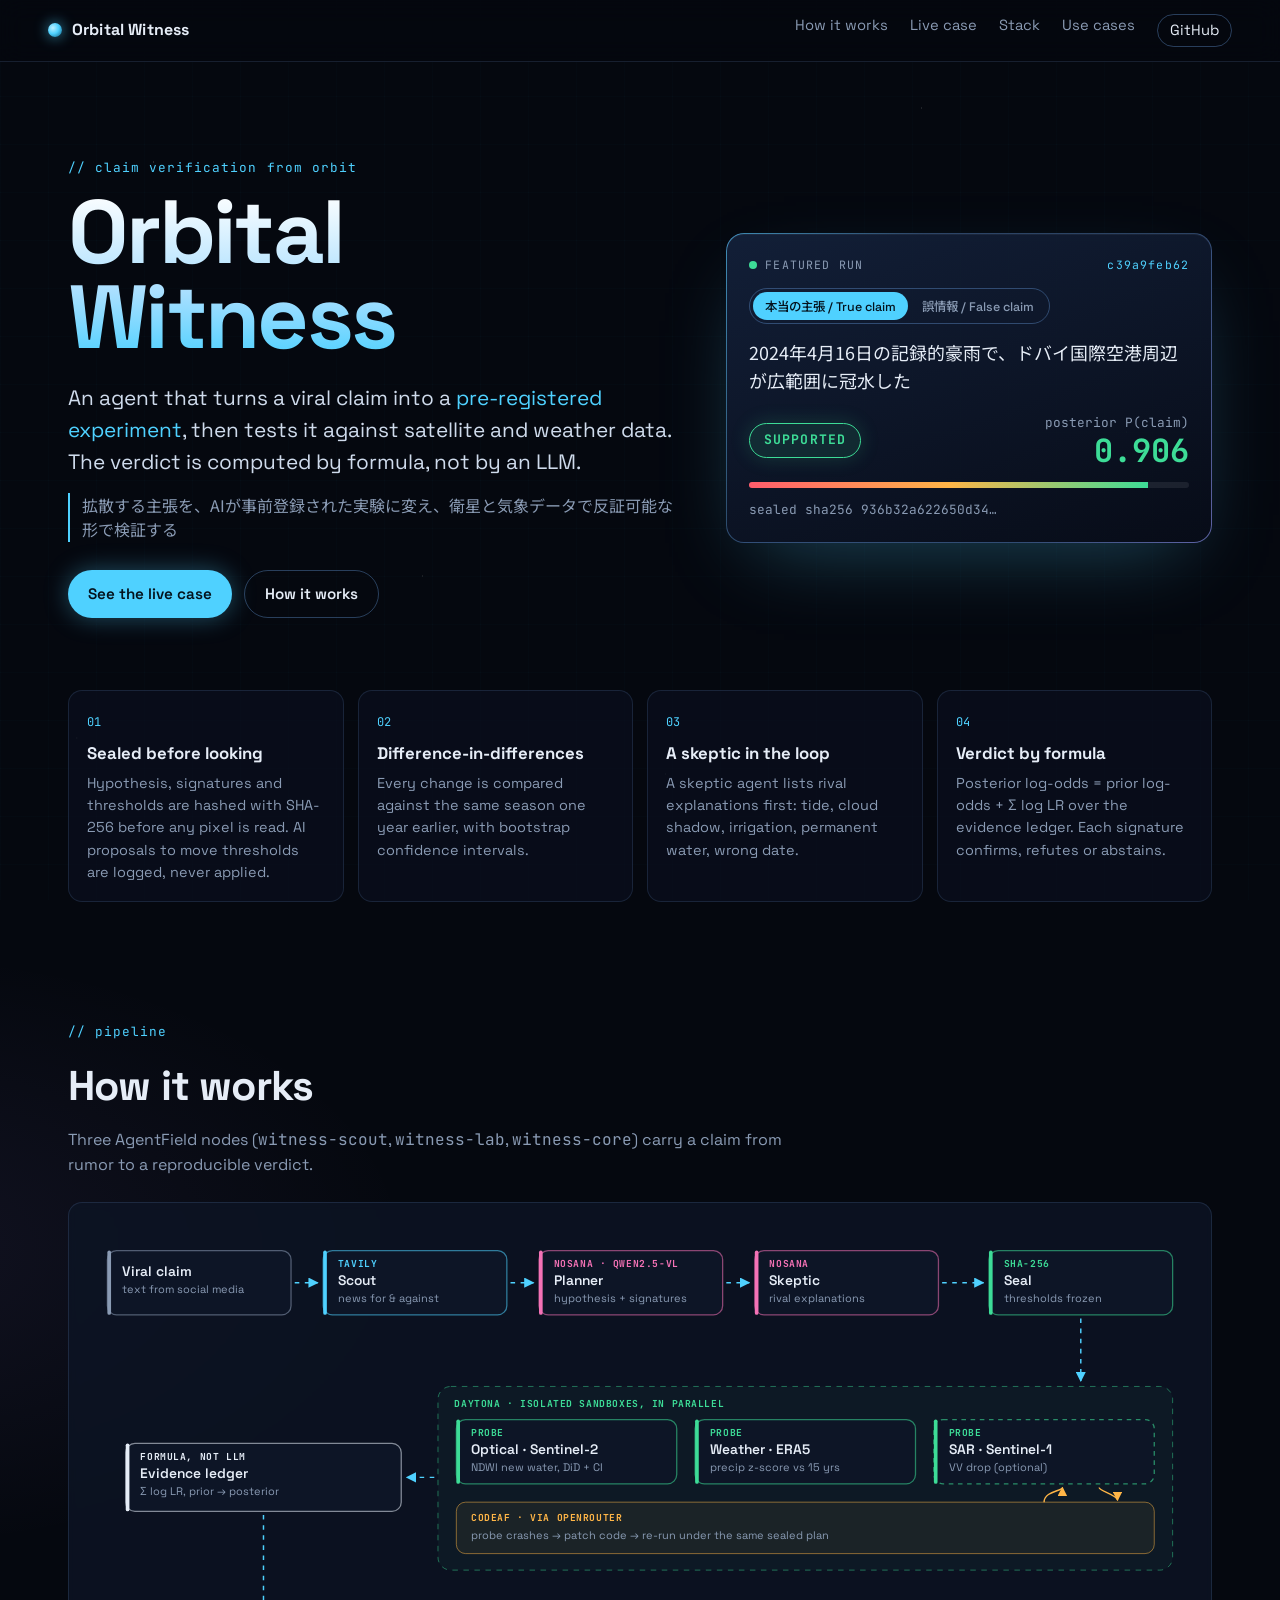
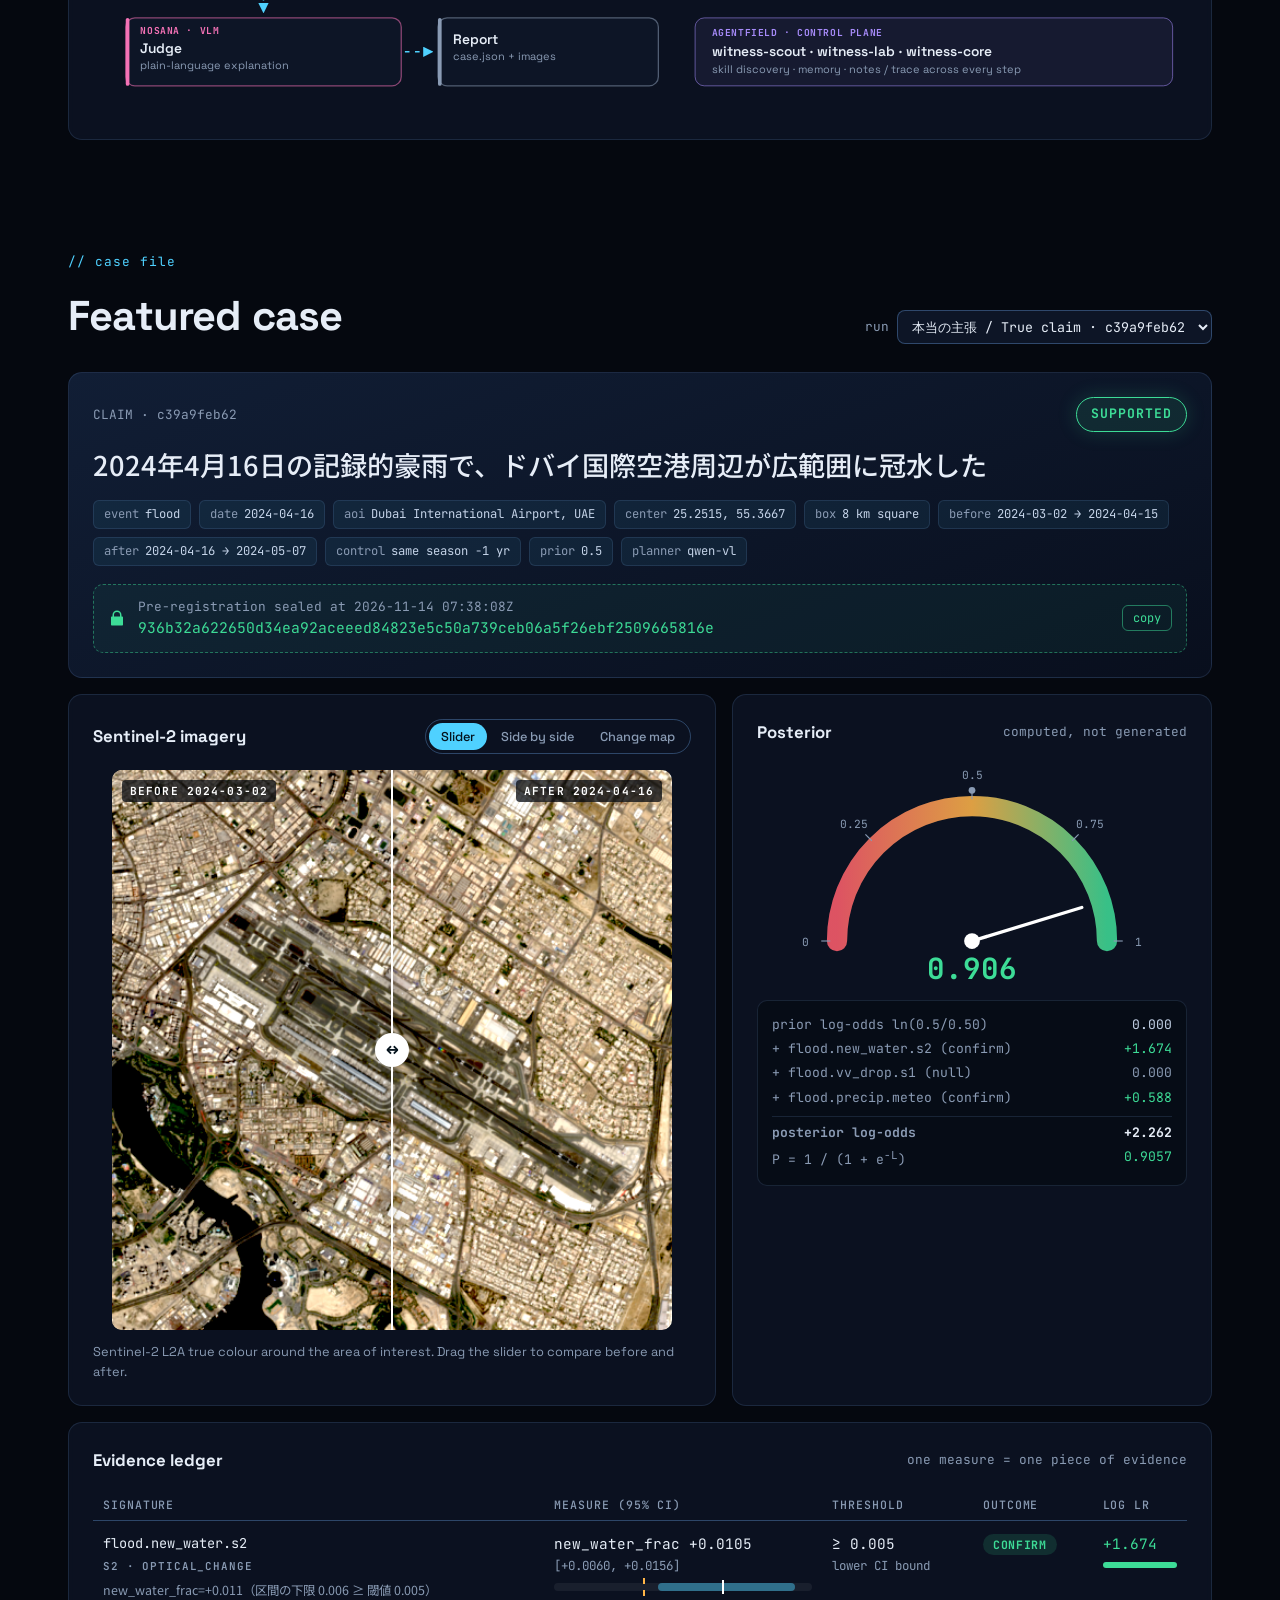
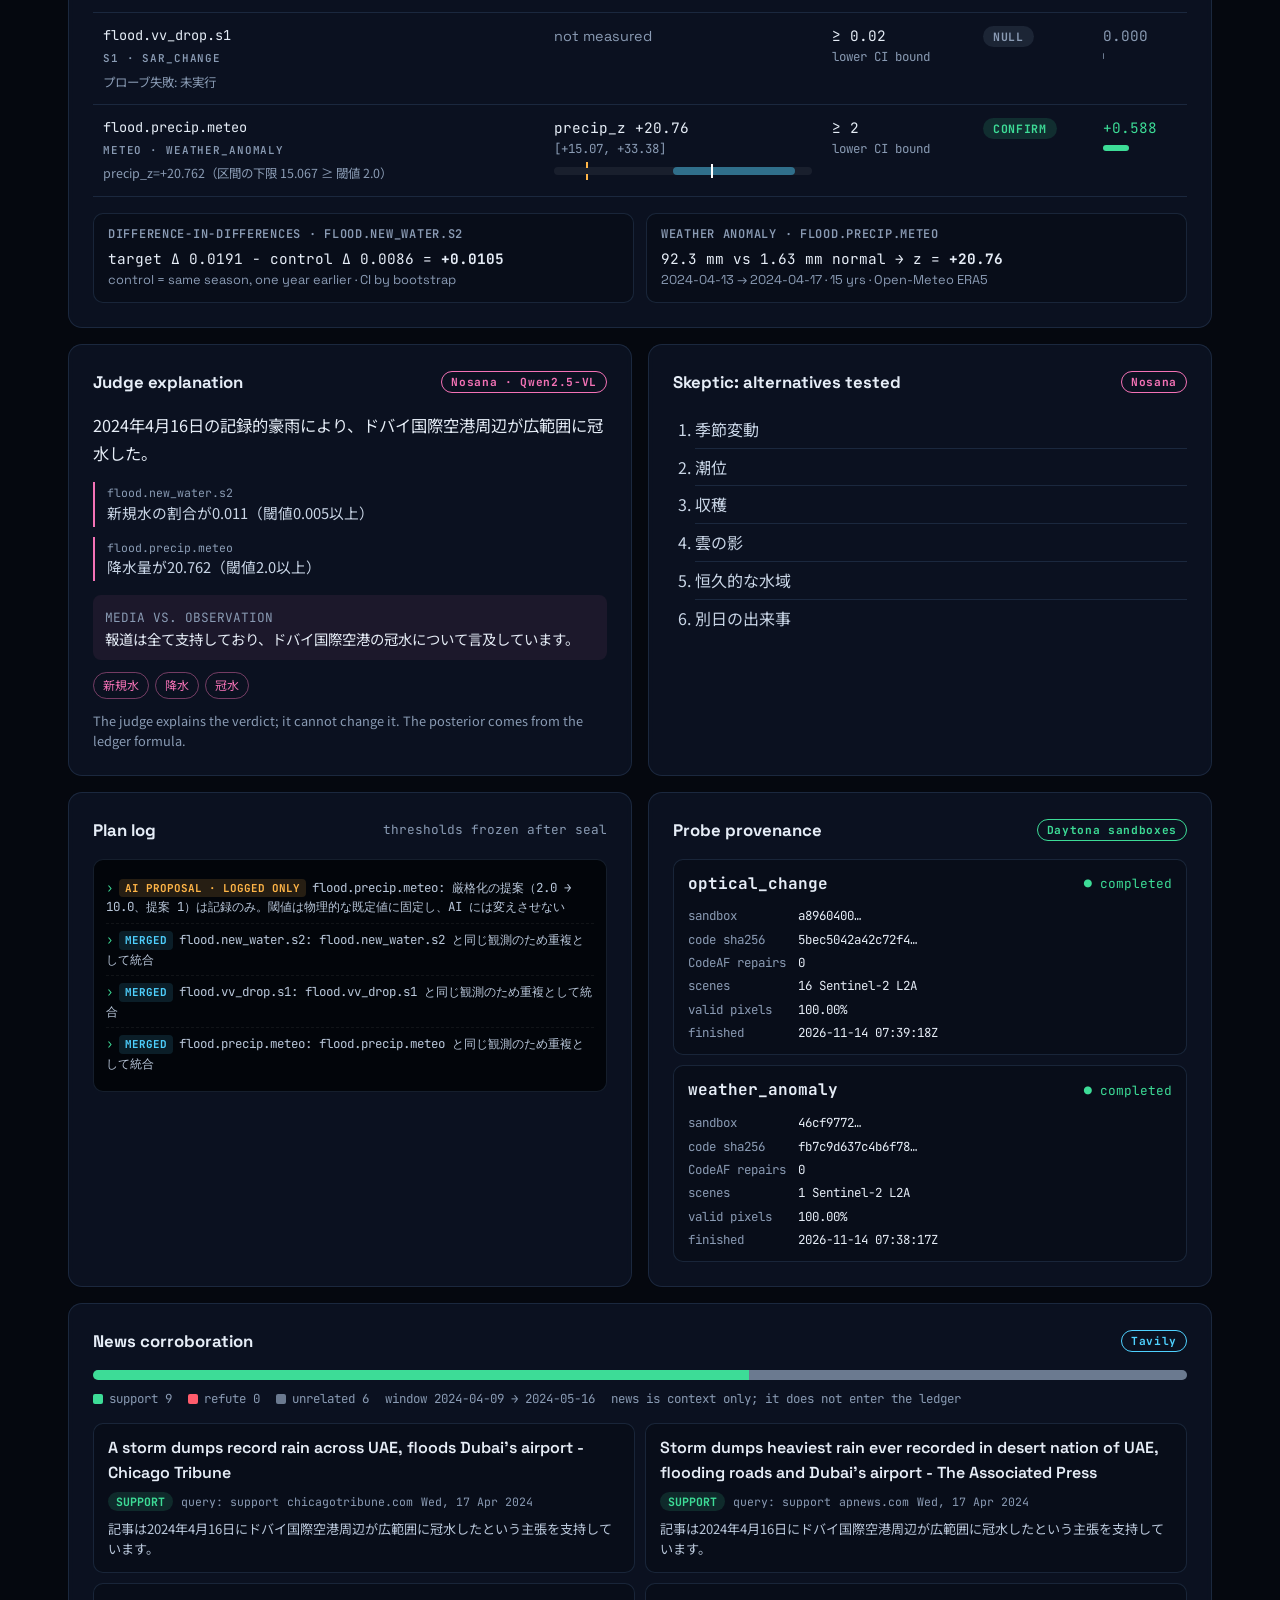
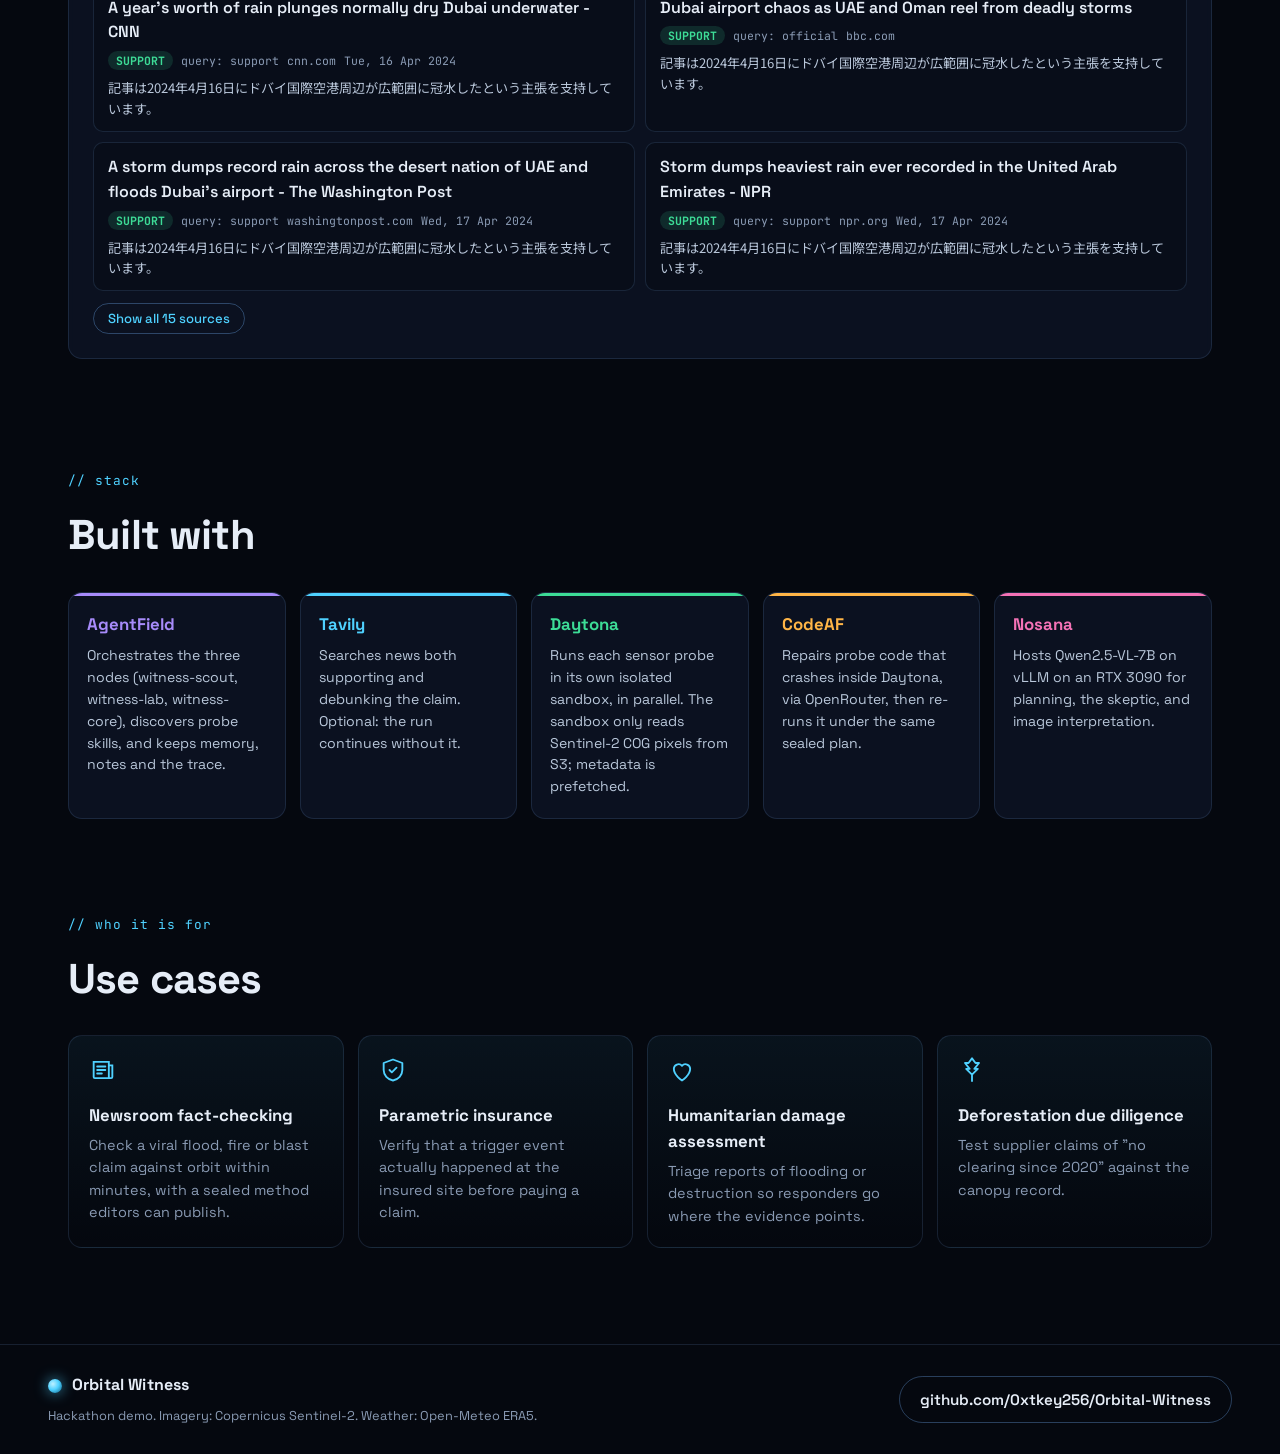
==== web/index.html @ 344adf43 "Add static demo site (web/) and run exporter for Vercel" ====
<!doctype html>
<html lang="en">
<head>
<meta charset="utf-8">
<meta name="viewport" content="width=device-width, initial-scale=1">
<title>Orbital Witness</title>
<meta name="description" content="Orbital Witness turns a viral claim into a pre-registered experiment and tests it against satellite and weather data. The verdict is computed by formula, not by an LLM.">
<meta name="theme-color" content="#05080f">
<link rel="icon" href="data:image/svg+xml,%3Csvg xmlns='http://www.w3.org/2000/svg' viewBox='0 0 32 32'%3E%3Ccircle cx='16' cy='16' r='6' fill='%234fd1ff'/%3E%3Cellipse cx='16' cy='16' rx='14' ry='5' fill='none' stroke='%234fd1ff' stroke-width='2' transform='rotate(-25 16 16)'/%3E%3C/svg%3E">
<link rel="preconnect" href="https://fonts.googleapis.com">
<link rel="preconnect" href="https://fonts.gstatic.com" crossorigin>
<link href="https://fonts.googleapis.com/css2?family=JetBrains+Mono:wght@400;500;700&family=Noto+Sans+JP:wght@400;500;700&family=Space+Grotesk:wght@400;500;600;700&display=swap" rel="stylesheet">
<link rel="stylesheet" href="css/style.css">
</head>
<body>
<div class="stars" aria-hidden="true"></div>

<header class="topbar">
  <a class="brand" href="#top"><span class="brand-orb" aria-hidden="true"></span>Orbital Witness</a>
  <nav class="nav">
    <a href="#how">How it works</a>
    <a href="#case">Live case</a>
    <a href="#sponsors">Stack</a>
    <a href="#uses">Use cases</a>
    <a class="nav-gh" href="https://github.com/0xtkey256/Orbital-Witness" target="_blank" rel="noopener noreferrer">GitHub</a>
  </nav>
</header>

<main id="top">
  <!-- HERO -->
  <section class="hero">
    <div class="hero-grid">
      <div class="hero-copy">
        <p class="eyebrow mono">// claim verification from orbit</p>
        <h1>Orbital<br>Witness</h1>
        <p class="pitch">An agent that turns a viral claim into a <em>pre-registered experiment</em>, then tests it against satellite and weather data. The verdict is computed by formula, not by an LLM.</p>
        <p class="pitch-jp" lang="ja">拡散する主張を、AIが事前登録された実験に変え、衛星と気象データで反証可能な形で検証する</p>
        <div class="hero-ctas">
          <a class="btn btn-primary" href="#case">See the live case</a>
          <a class="btn btn-ghost" href="#how">How it works</a>
        </div>
      </div>
      <aside class="hero-card" id="hero-card" aria-live="polite">
        <div class="hc-head mono"><span class="dot pulse"></span> FEATURED RUN <span id="hc-run" class="hc-run"></span></div>
        <p class="hc-claim" lang="ja" id="hc-claim">Loading run…</p>
        <div class="hc-verdict">
          <span class="badge" id="hc-badge">—</span>
          <div class="hc-post">
            <span class="mono small muted">posterior P(claim)</span>
            <strong id="hc-posterior" class="mono">—</strong>
          </div>
        </div>
        <div class="hc-bar"><span id="hc-bar-fill"></span></div>
        <p class="mono small muted hc-seal">sealed sha256 <span id="hc-sha">—</span></p>
      </aside>
    </div>
    <div class="hero-pillars">
      <div class="pillar"><span class="pn mono">01</span><h3>Sealed before looking</h3><p>Hypothesis, signatures and thresholds are hashed with SHA-256 before any pixel is read. AI proposals to move thresholds are logged, never applied.</p></div>
      <div class="pillar"><span class="pn mono">02</span><h3>Difference-in-differences</h3><p>Every change is compared against the same season one year earlier, with bootstrap confidence intervals.</p></div>
      <div class="pillar"><span class="pn mono">03</span><h3>A skeptic in the loop</h3><p>A skeptic agent lists rival explanations first: tide, cloud shadow, irrigation, permanent water, wrong date.</p></div>
      <div class="pillar"><span class="pn mono">04</span><h3>Verdict by formula</h3><p>Posterior log-odds = prior log-odds + &Sigma; log LR over the evidence ledger. Each signature confirms, refutes or abstains.</p></div>
    </div>
  </section>

  <!-- HOW IT WORKS -->
  <section class="section" id="how">
    <div class="section-head">
      <p class="eyebrow mono">// pipeline</p>
      <h2>How it works</h2>
      <p class="lede">Three AgentField nodes (<span class="mono">witness-scout</span>, <span class="mono">witness-lab</span>, <span class="mono">witness-core</span>) carry a claim from rumor to a reproducible verdict.</p>
    </div>
    <div class="diagram panel">
      <div id="pipeline-wide" class="pipe pipe-wide"></div>
      <div id="pipeline-tall" class="pipe pipe-tall"></div>
    </div>
  </section>

  <!-- FEATURED CASE -->
  <section class="section" id="case">
    <div class="section-head">
      <p class="eyebrow mono">// case file</p>
      <h2>Featured case</h2>
      <div class="run-select-wrap" id="run-select-wrap" hidden>
        <label for="run-select" class="mono small muted">run</label>
        <select id="run-select"></select>
      </div>
    </div>

    <div id="case-error" class="panel error" hidden></div>

    <div id="case-body">
      <div class="panel claim-panel">
        <div class="claim-top">
          <span class="mono small muted">CLAIM · <span id="c-run"></span></span>
          <span class="badge" id="c-badge">—</span>
        </div>
        <p class="claim-text" lang="ja" id="c-claim"></p>
        <div class="chips" id="c-meta"></div>
        <div class="seal">
          <svg viewBox="0 0 24 24" width="18" height="18" aria-hidden="true"><path d="M6 10V8a6 6 0 1 1 12 0v2h1a1 1 0 0 1 1 1v10a1 1 0 0 1-1 1H5a1 1 0 0 1-1-1V11a1 1 0 0 1 1-1h1zm2 0h8V8a4 4 0 1 0-8 0v2z" fill="currentColor"/></svg>
          <div>
            <div class="mono small muted">Pre-registration sealed <span id="c-sealed-at"></span></div>
            <code class="sha" id="c-sha" title=""></code>
          </div>
          <button class="copy mono" id="c-copy" type="button">copy</button>
        </div>
      </div>

      <div class="case-grid">
        <div class="panel imagery">
          <div class="panel-head">
            <h3>Sentinel-2 imagery</h3>
            <div class="seg" role="tablist" id="img-mode">
              <button type="button" data-mode="slider" class="on">Slider</button>
              <button type="button" data-mode="side">Side by side</button>
              <button type="button" data-mode="change">Change map</button>
            </div>
          </div>
          <div id="img-stage"></div>
          <p class="small muted img-note" id="img-note"></p>
        </div>

        <div class="panel gauge-panel">
          <div class="panel-head"><h3>Posterior</h3><span class="mono small muted">computed, not generated</span></div>
          <div id="gauge"></div>
          <div class="formula mono" id="formula"></div>
        </div>
      </div>

      <div class="panel">
        <div class="panel-head"><h3>Evidence ledger</h3><span class="mono small muted">one measure = one piece of evidence</span></div>
        <div class="table-wrap">
          <table class="ledger" id="ledger">
            <thead><tr><th>Signature</th><th>Measure (95% CI)</th><th>Threshold</th><th>Outcome</th><th>log LR</th></tr></thead>
            <tbody></tbody>
          </table>
        </div>
        <div class="did" id="did"></div>
      </div>

      <div class="two-col">
        <div class="panel">
          <div class="panel-head"><h3>Judge explanation</h3><span class="tag tag-nosana">Nosana · Qwen2.5-VL</span></div>
          <div id="explain" lang="ja"></div>
        </div>
        <div class="panel">
          <div class="panel-head"><h3>Skeptic: alternatives tested</h3><span class="tag tag-nosana">Nosana</span></div>
          <ol class="alts" id="alts" lang="ja"></ol>
        </div>
      </div>

      <div class="two-col">
        <div class="panel">
          <div class="panel-head"><h3>Plan log</h3><span class="mono small muted">thresholds frozen after seal</span></div>
          <ul class="planlog mono" id="planlog" lang="ja"></ul>
        </div>
        <div class="panel">
          <div class="panel-head"><h3>Probe provenance</h3><span class="tag tag-daytona">Daytona sandboxes</span></div>
          <div id="probes"></div>
        </div>
      </div>

      <div class="panel" id="news-panel">
        <div class="panel-head"><h3>News corroboration</h3><span class="tag tag-tavily">Tavily</span></div>
        <div id="stance"></div>
        <ul class="news" id="news"></ul>
      </div>
    </div>
  </section>

  <!-- SPONSORS -->
  <section class="section" id="sponsors">
    <div class="section-head">
      <p class="eyebrow mono">// stack</p>
      <h2>Built with</h2>
    </div>
    <div class="sponsors">
      <article class="sponsor s-agentfield"><span class="s-name">AgentField</span><p>Orchestrates the three nodes (witness-scout, witness-lab, witness-core), discovers probe skills, and keeps memory, notes and the trace.</p></article>
      <article class="sponsor s-tavily"><span class="s-name">Tavily</span><p>Searches news both supporting and debunking the claim. Optional: the run continues without it.</p></article>
      <article class="sponsor s-daytona"><span class="s-name">Daytona</span><p>Runs each sensor probe in its own isolated sandbox, in parallel. The sandbox only reads Sentinel-2 COG pixels from S3; metadata is prefetched.</p></article>
      <article class="sponsor s-codeaf"><span class="s-name">CodeAF</span><p>Repairs probe code that crashes inside Daytona, via OpenRouter, then re-runs it under the same sealed plan.</p></article>
      <article class="sponsor s-nosana"><span class="s-name">Nosana</span><p>Hosts Qwen2.5-VL-7B on vLLM on an RTX 3090 for planning, the skeptic, and image interpretation.</p></article>
    </div>
  </section>

  <!-- USE CASES -->
  <section class="section" id="uses">
    <div class="section-head">
      <p class="eyebrow mono">// who it is for</p>
      <h2>Use cases</h2>
    </div>
    <div class="uses">
      <div class="use"><svg viewBox="0 0 24 24" aria-hidden="true"><path d="M4 5h13v14H5a1 1 0 0 1-1-1V5zm13 3h3v10a1 1 0 0 1-1 1h-2M7 9h7M7 12h7M7 15h4" fill="none" stroke="currentColor" stroke-width="1.6" stroke-linecap="round"/></svg><h3>Newsroom fact-checking</h3><p>Check a viral flood, fire or blast claim against orbit within minutes, with a sealed method editors can publish.</p></div>
      <div class="use"><svg viewBox="0 0 24 24" aria-hidden="true"><path d="M12 3l8 3v6c0 4.5-3.4 8-8 9-4.6-1-8-4.5-8-9V6l8-3zm-3 9l2 2 4-4" fill="none" stroke="currentColor" stroke-width="1.6" stroke-linecap="round" stroke-linejoin="round"/></svg><h3>Parametric insurance</h3><p>Verify that a trigger event actually happened at the insured site before paying a claim.</p></div>
      <div class="use"><svg viewBox="0 0 24 24" aria-hidden="true"><path d="M12 21s-7-4.4-7-10a4 4 0 0 1 7-2.6A4 4 0 0 1 19 11c0 5.6-7 10-7 10z" fill="none" stroke="currentColor" stroke-width="1.6" stroke-linejoin="round"/></svg><h3>Humanitarian damage assessment</h3><p>Triage reports of flooding or destruction so responders go where the evidence points.</p></div>
      <div class="use"><svg viewBox="0 0 24 24" aria-hidden="true"><path d="M12 22v-6m0 0l-5-5h3L6 6h3L12 2l3 4h3l-4 5h3l-5 5z" fill="none" stroke="currentColor" stroke-width="1.6" stroke-linejoin="round"/></svg><h3>Deforestation due diligence</h3><p>Test supplier claims of "no clearing since 2020" against the canopy record.</p></div>
    </div>
  </section>
</main>

<footer class="footer">
  <div>
    <span class="brand"><span class="brand-orb" aria-hidden="true"></span>Orbital Witness</span>
    <p class="small muted">Hackathon demo. Imagery: Copernicus Sentinel-2. Weather: Open-Meteo ERA5.</p>
  </div>
  <a class="btn btn-ghost" href="https://github.com/0xtkey256/Orbital-Witness" target="_blank" rel="noopener noreferrer">github.com/0xtkey256/Orbital-Witness</a>
</footer>

<script src="js/pipeline.js"></script>
<script src="js/app.js"></script>
</body>
</html>
---- web/css/style.css ----
:root {
  --bg: #05080f;
  --bg2: #0a1020;
  --panel: rgba(13, 21, 38, 0.78);
  --panel-solid: #0d1526;
  --line: rgba(120, 160, 220, 0.16);
  --line-strong: rgba(120, 180, 255, 0.32);
  --text: #e6edf7;
  --muted: #8a9bb4;
  --cyan: #4fd1ff;
  --green: #3ddc97;
  --amber: #ffb547;
  --red: #ff5c6c;
  --violet: #a78bfa;
  --pink: #f472b6;
  --grey: #6b7a90;
  --c-agentfield: #a78bfa;
  --c-tavily: #4fd1ff;
  --c-daytona: #3ddc97;
  --c-codeaf: #ffb547;
  --c-nosana: #f472b6;
  --radius: 14px;
  --sans: "Space Grotesk", "Noto Sans JP", system-ui, sans-serif;
  --jp: "Noto Sans JP", "Space Grotesk", sans-serif;
  --mono: "JetBrains Mono", ui-monospace, SFMono-Regular, Menlo, monospace;
  color-scheme: dark;
}

* { box-sizing: border-box; }
html { scroll-behavior: smooth; scroll-padding-top: 72px; }
body {
  margin: 0;
  background:
    radial-gradient(1200px 600px at 85% -10%, rgba(79, 209, 255, 0.12), transparent 60%),
    radial-gradient(900px 500px at -10% 20%, rgba(167, 139, 250, 0.08), transparent 60%),
    var(--bg);
  color: var(--text);
  font-family: var(--sans);
  font-size: 16px;
  line-height: 1.55;
  overflow-x: hidden;
  -webkit-font-smoothing: antialiased;
}
[lang="ja"] { font-family: var(--jp); }
a { color: var(--cyan); text-decoration: none; }
a:hover { text-decoration: underline; }
img { max-width: 100%; display: block; }
.mono { font-family: var(--mono); }
.small { font-size: 0.8rem; }
.muted { color: var(--muted); }

.stars {
  position: fixed; inset: 0; z-index: -1; pointer-events: none; opacity: 0.55;
  background-image:
    radial-gradient(1px 1px at 12% 18%, #fff8, transparent),
    radial-gradient(1px 1px at 72% 12%, #fff6, transparent),
    radial-gradient(1px 1px at 33% 64%, #fff5, transparent),
    radial-gradient(1px 1px at 88% 48%, #fff7, transparent),
    radial-gradient(1px 1px at 52% 86%, #fff4, transparent),
    radial-gradient(1px 1px at 6% 82%, #fff5, transparent),
    radial-gradient(1px 1px at 62% 38%, #fff3, transparent),
    linear-gradient(rgba(79, 209, 255, 0.035) 1px, transparent 1px),
    linear-gradient(90deg, rgba(79, 209, 255, 0.035) 1px, transparent 1px);
  background-size: auto, auto, auto, auto, auto, auto, auto, 48px 48px, 48px 48px;
}

/* top bar */
.topbar {
  position: sticky; top: 0; z-index: 20;
  display: flex; align-items: center; justify-content: space-between; gap: 16px;
  padding: 14px clamp(16px, 4vw, 48px);
  background: rgba(5, 8, 15, 0.72);
  backdrop-filter: blur(12px); -webkit-backdrop-filter: blur(12px);
  border-bottom: 1px solid var(--line);
}
.brand { display: inline-flex; align-items: center; gap: 10px; font-weight: 700; color: var(--text); letter-spacing: 0.01em; }
.brand:hover { text-decoration: none; }
.brand-orb {
  width: 14px; height: 14px; border-radius: 50%;
  background: radial-gradient(circle at 35% 35%, #bdf0ff, var(--cyan) 45%, #0b5d80);
  box-shadow: 0 0 14px rgba(79, 209, 255, 0.7);
}
.nav { display: flex; gap: 22px; font-size: 0.92rem; }
.nav a { color: var(--muted); }
.nav a:hover { color: var(--text); text-decoration: none; }
.nav-gh { color: var(--text) !important; border: 1px solid var(--line-strong); padding: 4px 12px; border-radius: 999px; }

main { padding: 0 clamp(16px, 4vw, 48px); max-width: 1240px; margin: 0 auto; }

/* hero */
.hero { padding: clamp(40px, 8vw, 96px) 0 24px; }
.hero-grid { display: grid; grid-template-columns: 1.25fr 1fr; gap: clamp(24px, 4vw, 56px); align-items: center; }
.eyebrow { color: var(--cyan); font-size: 0.8rem; letter-spacing: 0.08em; margin: 0 0 12px; }
h1 {
  font-size: clamp(2.8rem, 8vw, 5.6rem); line-height: 0.95; margin: 0 0 22px; letter-spacing: -0.03em;
  background: linear-gradient(180deg, #fff 0%, #a9dfff 60%, #4fd1ff 100%);
  -webkit-background-clip: text; background-clip: text; color: transparent;
}
h2 { font-size: clamp(1.8rem, 4vw, 2.6rem); margin: 0; letter-spacing: -0.02em; }
h3 { font-size: 1.05rem; margin: 0; letter-spacing: 0; }
.pitch { font-size: clamp(1.05rem, 1.8vw, 1.3rem); color: #cfdbec; margin: 0 0 14px; max-width: 38em; }
.pitch em { color: var(--cyan); font-style: normal; }
.pitch-jp { color: var(--muted); margin: 0 0 28px; font-size: 1rem; border-left: 2px solid var(--cyan); padding-left: 12px; }
.hero-ctas { display: flex; gap: 12px; flex-wrap: wrap; }
.btn { display: inline-flex; align-items: center; padding: 11px 20px; border-radius: 999px; font-weight: 600; font-size: 0.95rem; transition: transform .15s, box-shadow .15s, background .15s; overflow-wrap: anywhere; }
.btn:hover { text-decoration: none; transform: translateY(-1px); }
.btn-primary { background: var(--cyan); color: #04121c; box-shadow: 0 0 24px rgba(79, 209, 255, 0.35); }
.btn-ghost { border: 1px solid var(--line-strong); color: var(--text); }
.btn-ghost:hover { background: rgba(79, 209, 255, 0.08); }

.hero-card {
  position: relative; padding: 22px; border-radius: 18px;
  background: linear-gradient(160deg, rgba(20, 34, 60, 0.9), rgba(8, 13, 25, 0.9));
  border: 1px solid var(--line-strong);
  box-shadow: 0 30px 80px -30px rgba(79, 209, 255, 0.35), inset 0 1px 0 rgba(255,255,255,0.05);
}
.hero-card::before {
  content: ""; position: absolute; inset: -1px; border-radius: 18px; pointer-events: none;
  background: linear-gradient(120deg, rgba(79,209,255,0.5), transparent 30%, transparent 70%, rgba(167,139,250,0.4));
  -webkit-mask: linear-gradient(#000 0 0) content-box, linear-gradient(#000 0 0); -webkit-mask-composite: xor; mask-composite: exclude; padding: 1px;
}
.hc-head { display: flex; align-items: center; gap: 8px; font-size: 0.72rem; color: var(--muted); letter-spacing: 0.1em; }
.hc-run { margin-left: auto; color: var(--cyan); }
.dot { width: 8px; height: 8px; border-radius: 50%; background: var(--green); display: inline-block; }
.pulse { animation: pulse 1.8s infinite; }
@keyframes pulse { 0% { box-shadow: 0 0 0 0 rgba(61,220,151,0.6); } 70% { box-shadow: 0 0 0 8px rgba(61,220,151,0); } 100% { box-shadow: 0 0 0 0 rgba(61,220,151,0); } }
.hc-claim { font-size: 1.12rem; line-height: 1.6; margin: 14px 0 18px; }
.hc-verdict { display: flex; align-items: center; justify-content: space-between; gap: 12px; flex-wrap: wrap; }
.hc-post { text-align: right; display: flex; flex-direction: column; }
.hc-post strong { font-size: 2rem; line-height: 1.1; }
.hc-bar { height: 6px; border-radius: 6px; background: rgba(255,255,255,0.08); margin: 14px 0 12px; overflow: hidden; }
.hc-bar span { display: block; height: 100%; width: 0; background: linear-gradient(90deg, var(--red), var(--amber) 50%, var(--green)); transition: width 1.2s cubic-bezier(.2,.8,.2,1); }
.hc-seal { margin: 0; overflow-wrap: anywhere; }

.badge {
  display: inline-flex; align-items: center; gap: 6px; padding: 6px 14px; border-radius: 999px;
  font-family: var(--mono); font-weight: 700; font-size: 0.82rem; letter-spacing: 0.08em; text-transform: uppercase;
  border: 1px solid currentColor; color: var(--muted);
}
.badge.supported { color: var(--green); background: rgba(61,220,151,0.1); box-shadow: 0 0 20px rgba(61,220,151,0.18); }
.badge.refuted { color: var(--red); background: rgba(255,92,108,0.1); }
.badge.inconclusive, .badge.uncertain { color: var(--amber); background: rgba(255,181,71,0.1); }

.hero-pillars { display: grid; grid-template-columns: repeat(4, 1fr); gap: 14px; margin-top: clamp(40px, 6vw, 72px); }
.pillar { padding: 18px; border-radius: var(--radius); border: 1px solid var(--line); background: rgba(10, 16, 32, 0.6); }
.pillar .pn { color: var(--cyan); font-size: 0.75rem; }
.pillar h3 { margin: 6px 0 6px; }
.pillar p { margin: 0; color: var(--muted); font-size: 0.9rem; }

/* sections */
.section { padding: clamp(48px, 8vw, 96px) 0 0; }
.section-head { margin-bottom: 24px; position: relative; }
.lede { color: var(--muted); max-width: 46em; margin: 10px 0 0; }
.panel { background: var(--panel); border: 1px solid var(--line); border-radius: var(--radius); padding: clamp(16px, 2.4vw, 24px); margin-bottom: 16px; backdrop-filter: blur(4px); min-width: 0; }
.panel-head { display: flex; align-items: center; justify-content: space-between; gap: 12px; flex-wrap: wrap; margin-bottom: 16px; }
.error { border-color: var(--red); color: var(--red); }

/* pipeline */
.diagram { padding: clamp(10px, 2vw, 20px); overflow: hidden; }
.pipe svg { width: 100%; height: auto; display: block; }
.pipe-tall { display: none; }
.pipe text { font-family: var(--sans); fill: var(--text); }
.pipe .t-sub { fill: var(--muted); font-size: 12px; }
.pipe .t-sp { font-family: var(--mono); font-size: 10.5px; font-weight: 700; letter-spacing: 0.06em; }
.pipe .t-title { font-size: 15px; font-weight: 600; }
.pipe .flow { stroke-dasharray: 5 6; animation: flow 1.2s linear infinite; }
@keyframes flow { to { stroke-dashoffset: -22; } }

/* case */
.run-select-wrap { position: absolute; right: 0; bottom: 4px; display: flex; gap: 8px; align-items: center; }
select { background: var(--panel-solid); color: var(--text); border: 1px solid var(--line-strong); border-radius: 8px; padding: 6px 10px; font-family: var(--mono); max-width: 70vw; }
.claim-panel { background: linear-gradient(160deg, rgba(20, 34, 60, 0.85), rgba(10, 16, 32, 0.85)); }
.claim-top { display: flex; justify-content: space-between; align-items: center; gap: 12px; flex-wrap: wrap; }
.claim-text { font-size: clamp(1.2rem, 2.6vw, 1.7rem); line-height: 1.5; margin: 12px 0 16px; font-weight: 500; }
.chips { display: flex; flex-wrap: wrap; gap: 8px; margin-bottom: 18px; }
.chip { font-family: var(--mono); font-size: 0.76rem; padding: 4px 10px; border-radius: 6px; background: rgba(79, 209, 255, 0.07); border: 1px solid var(--line); color: #c4d3e8; overflow-wrap: anywhere; }
.chip b { color: var(--muted); font-weight: 400; margin-right: 6px; }
.seal { display: flex; align-items: center; gap: 12px; padding: 12px 14px; border-radius: 10px; background: rgba(61, 220, 151, 0.06); border: 1px dashed rgba(61, 220, 151, 0.45); color: var(--green); }
.seal > div { min-width: 0; flex: 1; }
.sha { display: block; font-family: var(--mono); color: var(--green); font-size: 0.92rem; overflow-wrap: anywhere; }
.copy { background: transparent; color: var(--green); border: 1px solid rgba(61,220,151,0.5); border-radius: 6px; padding: 4px 10px; cursor: pointer; font-size: 0.75rem; }
.copy:hover { background: rgba(61,220,151,0.12); }

.case-grid { display: grid; grid-template-columns: 1.35fr 1fr; gap: 16px; }
.case-grid > .panel { margin-bottom: 16px; }
.two-col { display: grid; grid-template-columns: 1fr 1fr; gap: 16px; }
.two-col > .panel { margin-bottom: 16px; }

.seg { display: inline-flex; border: 1px solid var(--line-strong); border-radius: 999px; padding: 3px; gap: 2px; flex-wrap: wrap; }
.seg button { background: transparent; color: var(--muted); border: 0; border-radius: 999px; padding: 5px 12px; font: 500 0.8rem var(--sans); cursor: pointer; }
.seg button.on { background: var(--cyan); color: #04121c; }

.compare { position: relative; border-radius: 10px; overflow: hidden; aspect-ratio: 1 / 1; max-height: 560px; margin: 0 auto; background: #000; user-select: none; touch-action: pan-y; }
.compare img { position: absolute; inset: 0; width: 100%; height: 100%; object-fit: cover; }
.compare .over { clip-path: inset(0 50% 0 0); }
.compare .handle { position: absolute; top: 0; bottom: 0; left: 50%; width: 2px; background: #fff; box-shadow: 0 0 12px rgba(0,0,0,0.6); transform: translateX(-1px); pointer-events: none; }
.compare .handle::after { content: "\2194"; position: absolute; top: 50%; left: 50%; transform: translate(-50%, -50%); width: 34px; height: 34px; border-radius: 50%; background: #fff; color: #04121c; display: grid; place-items: center; font-size: 16px; font-weight: 700; }
.compare input[type=range] { position: absolute; inset: 0; width: 100%; height: 100%; opacity: 0; cursor: ew-resize; margin: 0; }
.img-label { position: absolute; top: 10px; font: 700 0.7rem var(--mono); letter-spacing: 0.1em; padding: 4px 8px; border-radius: 4px; background: rgba(5,8,15,0.75); color: #fff; pointer-events: none; }
.img-label.l { left: 10px; } .img-label.r { right: 10px; }
.side { display: grid; grid-template-columns: 1fr 1fr; gap: 10px; }
.side figure, .single figure { margin: 0; position: relative; border-radius: 10px; overflow: hidden; }
.single figure { max-width: 560px; margin: 0 auto; }
.side figcaption, .single figcaption { position: absolute; top: 8px; left: 8px; font: 700 0.7rem var(--mono); letter-spacing: 0.1em; padding: 4px 8px; border-radius: 4px; background: rgba(5,8,15,0.75); }
.img-note { margin: 12px 0 0; }
.noimg { padding: 40px; text-align: center; color: var(--muted); border: 1px dashed var(--line-strong); border-radius: 10px; }

#gauge svg { width: 100%; max-width: 360px; display: block; margin: 0 auto; }
.formula { margin-top: 14px; font-size: 0.82rem; color: #c4d3e8; background: rgba(0,0,0,0.3); border: 1px solid var(--line); border-radius: 10px; padding: 12px 14px; overflow-wrap: anywhere; }
.formula .row { display: flex; justify-content: space-between; gap: 10px; padding: 2px 0; }
.formula .row span:first-child { color: var(--muted); min-width: 0; overflow-wrap: anywhere; }
.formula .sum { border-top: 1px solid var(--line); margin-top: 6px; padding-top: 6px; color: var(--text); font-weight: 700; }
.pos { color: var(--green); } .neg { color: var(--red); } .zero { color: var(--muted); }

.table-wrap { overflow-x: auto; -webkit-overflow-scrolling: touch; }
.ledger { width: 100%; border-collapse: collapse; font-size: 0.9rem; }
.ledger th { text-align: left; font: 500 0.72rem var(--mono); letter-spacing: 0.08em; text-transform: uppercase; color: var(--muted); padding: 8px 10px; border-bottom: 1px solid var(--line-strong); }
.ledger td { padding: 12px 10px; border-bottom: 1px solid var(--line); vertical-align: top; }
.ledger .sig { font-family: var(--mono); font-size: 0.85rem; }
.ledger .sensor { display: inline-block; margin-top: 4px; font: 600 0.68rem var(--mono); color: var(--muted); text-transform: uppercase; letter-spacing: 0.08em; }
.ledger .reason { color: var(--muted); font-size: 0.78rem; margin-top: 4px; }
.ledger .val { font-family: var(--mono); }
.ci { display: block; color: var(--muted); font-size: 0.78rem; font-family: var(--mono); }
.cibar { position: relative; height: 8px; margin-top: 8px; background: rgba(255,255,255,0.06); border-radius: 4px; min-width: 120px; }
.cibar .rng { position: absolute; top: 0; bottom: 0; background: rgba(79,209,255,0.45); border-radius: 4px; }
.cibar .pt { position: absolute; top: -3px; width: 2px; height: 14px; background: #fff; }
.cibar .th { position: absolute; top: -5px; width: 0; height: 18px; border-left: 2px dashed var(--amber); }
.pill { display: inline-block; padding: 3px 10px; border-radius: 999px; font: 700 0.72rem var(--mono); text-transform: uppercase; letter-spacing: 0.06em; }
.pill.confirm { background: rgba(61,220,151,0.14); color: var(--green); }
.pill.refute { background: rgba(255,92,108,0.14); color: var(--red); }
.pill.null { background: rgba(138,155,180,0.14); color: var(--muted); }
.llr { font-family: var(--mono); white-space: nowrap; }
.llrbar { height: 6px; border-radius: 3px; margin-top: 6px; background: var(--green); }
.did { display: grid; grid-template-columns: repeat(auto-fit, minmax(220px, 1fr)); gap: 12px; margin-top: 16px; }
.did .card { border: 1px solid var(--line); border-radius: 10px; padding: 12px 14px; background: rgba(0,0,0,0.2); }
.did .card h4 { margin: 0 0 6px; font: 600 0.75rem var(--mono); letter-spacing: 0.06em; color: var(--muted); text-transform: uppercase; }
.did .eq { font-family: var(--mono); font-size: 0.9rem; overflow-wrap: anywhere; }

#explain .summary { font-size: 1.02rem; line-height: 1.75; margin: 0 0 14px; }
#explain .sigline { border-left: 2px solid var(--pink); padding: 2px 0 2px 12px; margin: 10px 0; color: #c9d5e6; font-size: 0.92rem; }
#explain .sigline code { display: block; font-family: var(--mono); font-size: 0.72rem; color: var(--muted); }
#explain .mvo { margin-top: 14px; padding: 10px 12px; border-radius: 8px; background: rgba(244,114,182,0.07); font-size: 0.9rem; }
.flags { display: flex; gap: 6px; flex-wrap: wrap; margin-top: 12px; }
.flag { font-size: 0.75rem; padding: 3px 9px; border-radius: 999px; border: 1px solid rgba(244,114,182,0.45); color: var(--pink); }
.alts { margin: 0; padding-left: 1.4em; }
.alts li { padding: 6px 0; border-bottom: 1px solid var(--line); color: #c9d5e6; }
.alts li:last-child { border-bottom: 0; }

.planlog { list-style: none; margin: 0; padding: 12px; background: #02050a; border: 1px solid var(--line); border-radius: 10px; font-size: 0.78rem; max-height: 340px; overflow-y: auto; }
.planlog li { padding: 6px 0; border-bottom: 1px dashed rgba(255,255,255,0.06); color: #b9c7da; overflow-wrap: anywhere; }
.planlog li:last-child { border-bottom: 0; }
.planlog .ts { color: var(--green); margin-right: 6px; }
.planlog .lo { display: inline-block; margin-right: 6px; padding: 1px 6px; border-radius: 4px; background: rgba(255,181,71,0.14); color: var(--amber); font-weight: 700; font-size: 0.68rem; }
.planlog .mg { display: inline-block; margin-right: 6px; padding: 1px 6px; border-radius: 4px; background: rgba(79,209,255,0.12); color: var(--cyan); font-weight: 700; font-size: 0.68rem; }

.probe { border: 1px solid var(--line); border-radius: 10px; padding: 12px 14px; margin-bottom: 10px; background: rgba(0,0,0,0.2); }
.probe:last-child { margin-bottom: 0; }
.probe-top { display: flex; justify-content: space-between; align-items: center; gap: 8px; flex-wrap: wrap; }
.probe-name { font-family: var(--mono); font-weight: 700; }
.probe dl { display: grid; grid-template-columns: auto 1fr; gap: 4px 12px; margin: 10px 0 0; font-size: 0.78rem; }
.probe dt { color: var(--muted); font-family: var(--mono); }
.probe dd { margin: 0; font-family: var(--mono); overflow-wrap: anywhere; min-width: 0; }
.ok { color: var(--green); } .bad { color: var(--red); }

.tag { font: 700 0.7rem var(--mono); letter-spacing: 0.06em; padding: 3px 9px; border-radius: 999px; border: 1px solid currentColor; }
.tag-nosana { color: var(--c-nosana); } .tag-daytona { color: var(--c-daytona); } .tag-tavily { color: var(--c-tavily); }

.stancebar { display: flex; height: 10px; border-radius: 6px; overflow: hidden; background: rgba(255,255,255,0.06); }
.stancebar span { display: block; height: 100%; }
.stancelegend { display: flex; gap: 16px; flex-wrap: wrap; margin: 10px 0 16px; font: 0.78rem var(--mono); color: var(--muted); }
.stancelegend i { display: inline-block; width: 10px; height: 10px; border-radius: 2px; margin-right: 6px; vertical-align: -1px; }
.news { list-style: none; margin: 0; padding: 0; display: grid; grid-template-columns: 1fr 1fr; gap: 10px; }
.news li { border: 1px solid var(--line); border-radius: 10px; padding: 12px 14px; background: rgba(0,0,0,0.2); min-width: 0; }
.news a { color: var(--text); font-weight: 600; overflow-wrap: anywhere; }
.news .meta { display: flex; gap: 8px; align-items: center; flex-wrap: wrap; margin-top: 6px; font: 0.72rem var(--mono); color: var(--muted); }
.news .note { font-size: 0.82rem; color: #b9c7da; margin: 8px 0 0; }
.stance { padding: 2px 8px; border-radius: 999px; font-weight: 700; text-transform: uppercase; }
.stance.support { background: rgba(61,220,151,0.14); color: var(--green); }
.stance.refute { background: rgba(255,92,108,0.14); color: var(--red); }
.stance.unrelated { background: rgba(138,155,180,0.14); color: var(--muted); }
.more { margin-top: 12px; background: transparent; color: var(--cyan); border: 1px solid var(--line-strong); border-radius: 999px; padding: 6px 14px; cursor: pointer; font: 500 0.82rem var(--sans); }

/* sponsors */
.sponsors { display: grid; grid-template-columns: repeat(5, 1fr); gap: 14px; }
.sponsor { position: relative; padding: 20px 18px; border-radius: var(--radius); background: var(--panel); border: 1px solid var(--line); overflow: hidden; min-width: 0; }
.sponsor::before { content: ""; position: absolute; left: 0; top: 0; right: 0; height: 3px; background: var(--c); }
.sponsor .s-name { font: 700 1.05rem var(--sans); color: var(--c); }
.sponsor p { margin: 8px 0 0; font-size: 0.88rem; color: #b9c7da; }
.s-agentfield { --c: var(--c-agentfield); } .s-tavily { --c: var(--c-tavily); } .s-daytona { --c: var(--c-daytona); } .s-codeaf { --c: var(--c-codeaf); } .s-nosana { --c: var(--c-nosana); }

/* uses */
.uses { display: grid; grid-template-columns: repeat(4, 1fr); gap: 14px; }
.use { padding: 20px; border-radius: var(--radius); border: 1px solid var(--line); background: linear-gradient(180deg, rgba(79,209,255,0.06), transparent); }
.use svg { width: 28px; height: 28px; color: var(--cyan); }
.use h3 { margin: 10px 0 6px; }
.use p { margin: 0; color: var(--muted); font-size: 0.9rem; }

.footer { margin-top: clamp(56px, 8vw, 96px); padding: 28px clamp(16px, 4vw, 48px); border-top: 1px solid var(--line); display: flex; justify-content: space-between; align-items: center; gap: 16px; flex-wrap: wrap; }
.footer p { margin: 6px 0 0; }

/* responsive */
@media (max-width: 1080px) {
  .sponsors { grid-template-columns: repeat(3, 1fr); }
  .hero-pillars, .uses { grid-template-columns: repeat(2, 1fr); }
}
@media (max-width: 900px) {
  .hero-grid, .case-grid, .two-col { grid-template-columns: 1fr; }
  .news { grid-template-columns: 1fr; }
  .nav a:not(.nav-gh) { display: none; }
}
@media (max-width: 720px) {
  .pipe-wide { display: none; }
  .pipe-tall { display: block; }
  .run-select-wrap { position: static; margin-top: 12px; }
}
@media (max-width: 560px) {
  .sponsors, .hero-pillars, .uses { grid-template-columns: 1fr; }
  .side { grid-template-columns: 1fr; }
  .ledger thead { display: none; }
  .ledger, .ledger tbody, .ledger tr, .ledger td { display: block; width: 100%; }
  .ledger tr { border: 1px solid var(--line); border-radius: 10px; padding: 6px 4px; margin-bottom: 10px; }
  .ledger td { border-bottom: 0; padding: 6px 10px; }
  .ledger td[data-k]::before { content: attr(data-k); display: block; font: 500 0.66rem var(--mono); letter-spacing: 0.08em; text-transform: uppercase; color: var(--muted); margin-bottom: 2px; }
  .hc-post { text-align: left; }
}
@media (prefers-reduced-motion: reduce) {
  * { animation: none !important; transition: none !important; }
  html { scroll-behavior: auto; }
}
.hc-runs { margin: 14px 0 0; }
.hc-runs button { font-size: 0.78rem; }
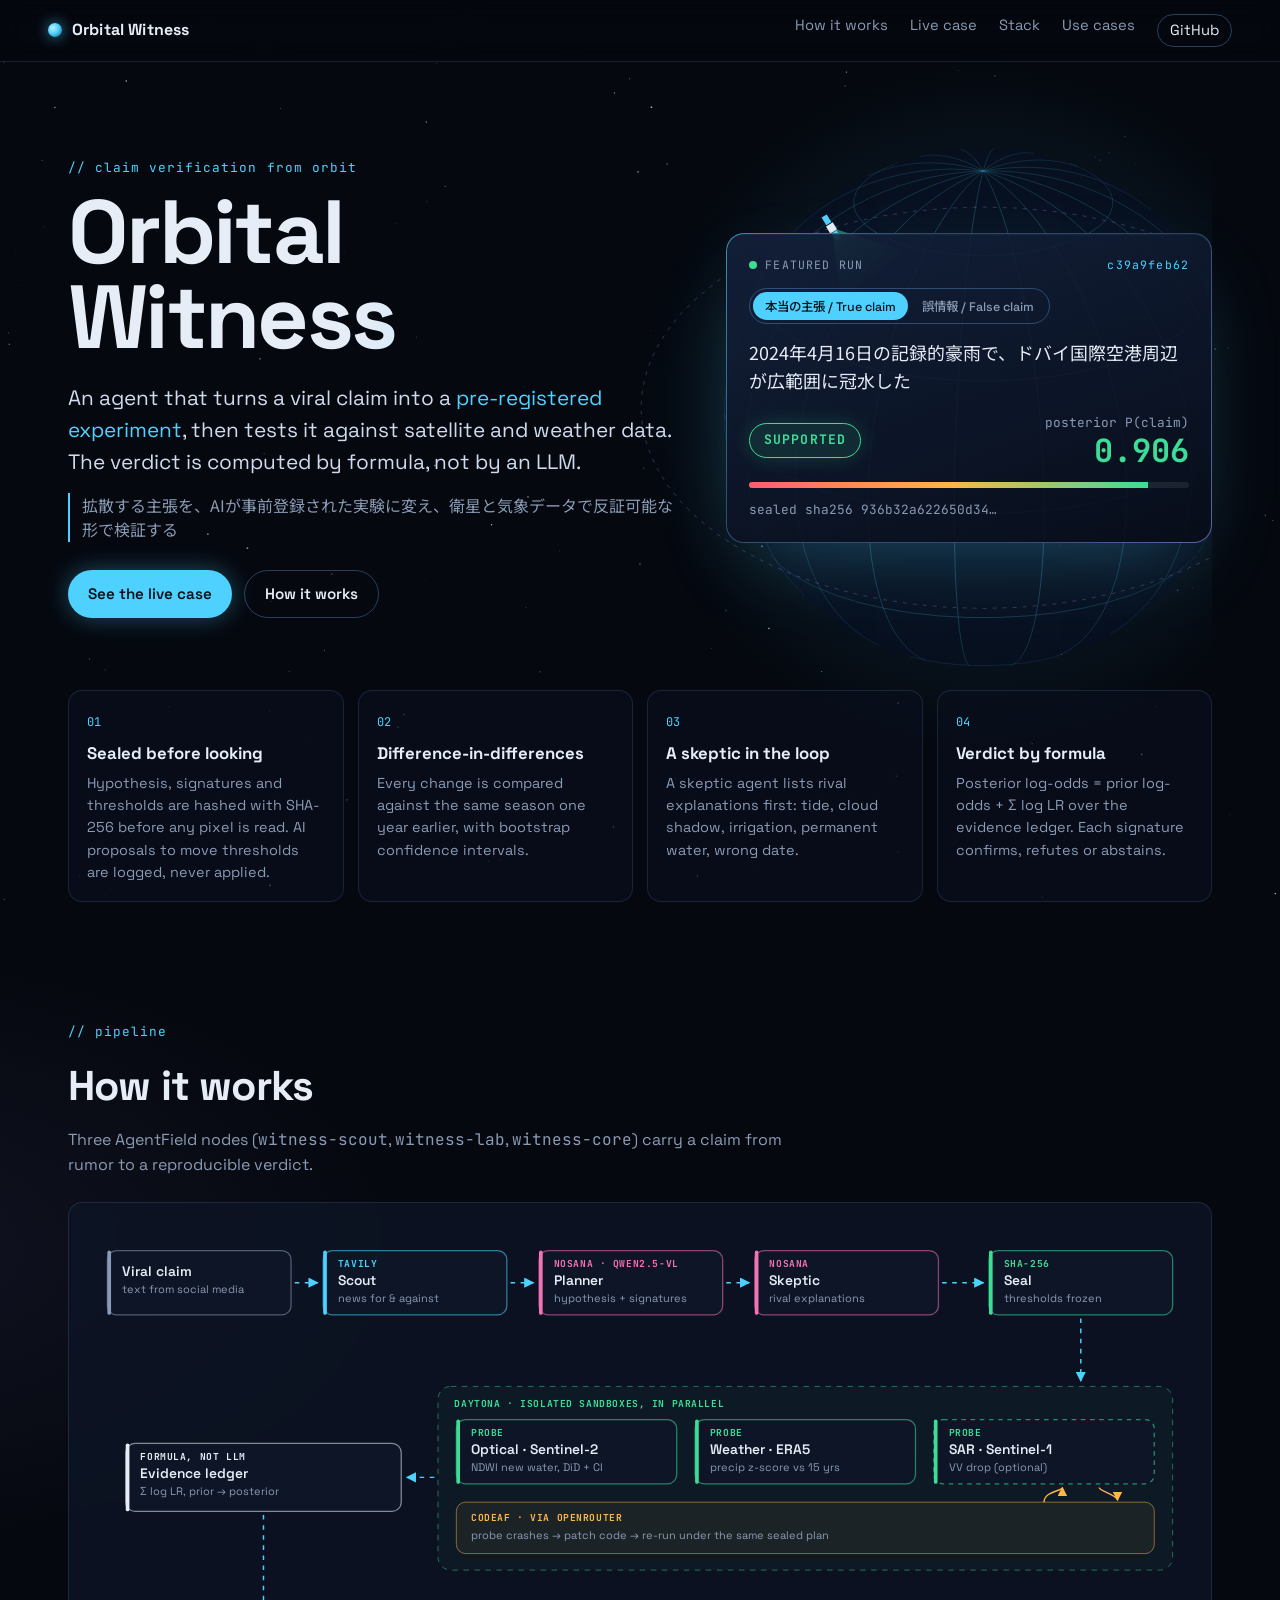
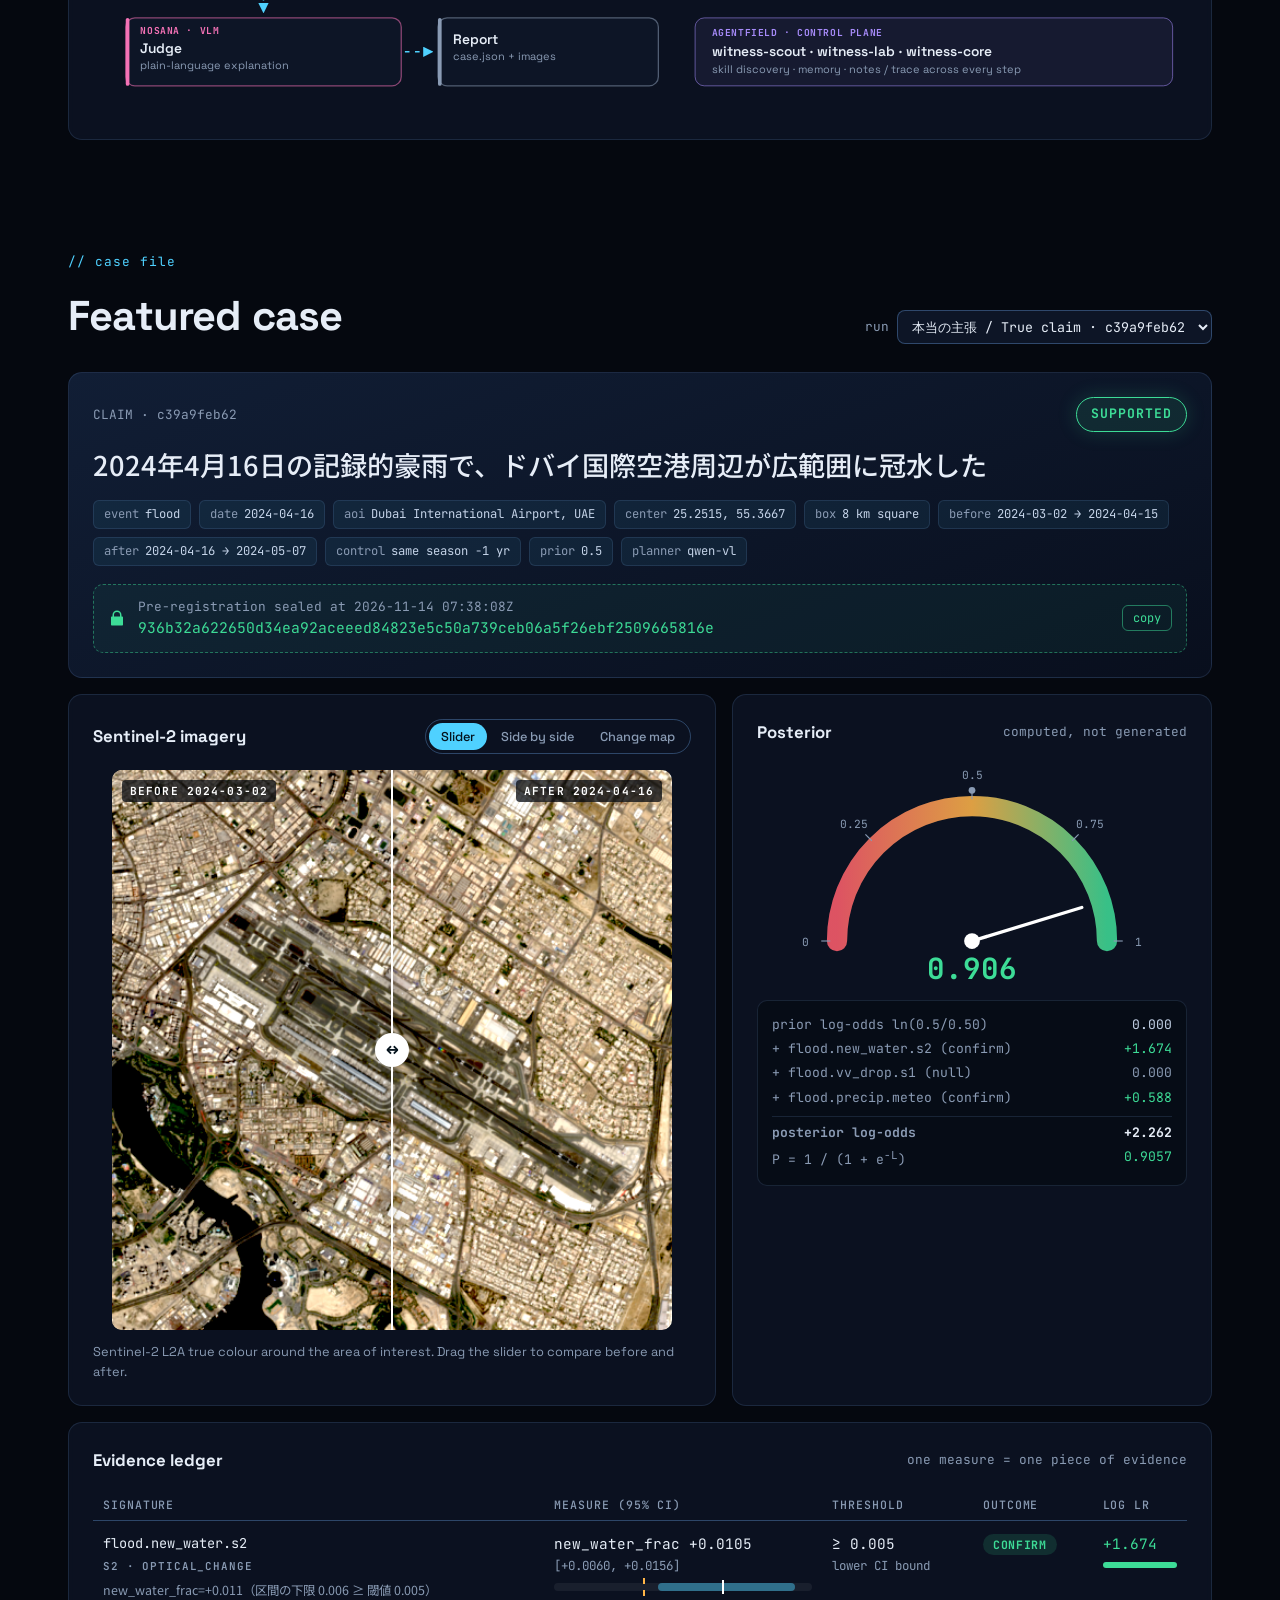
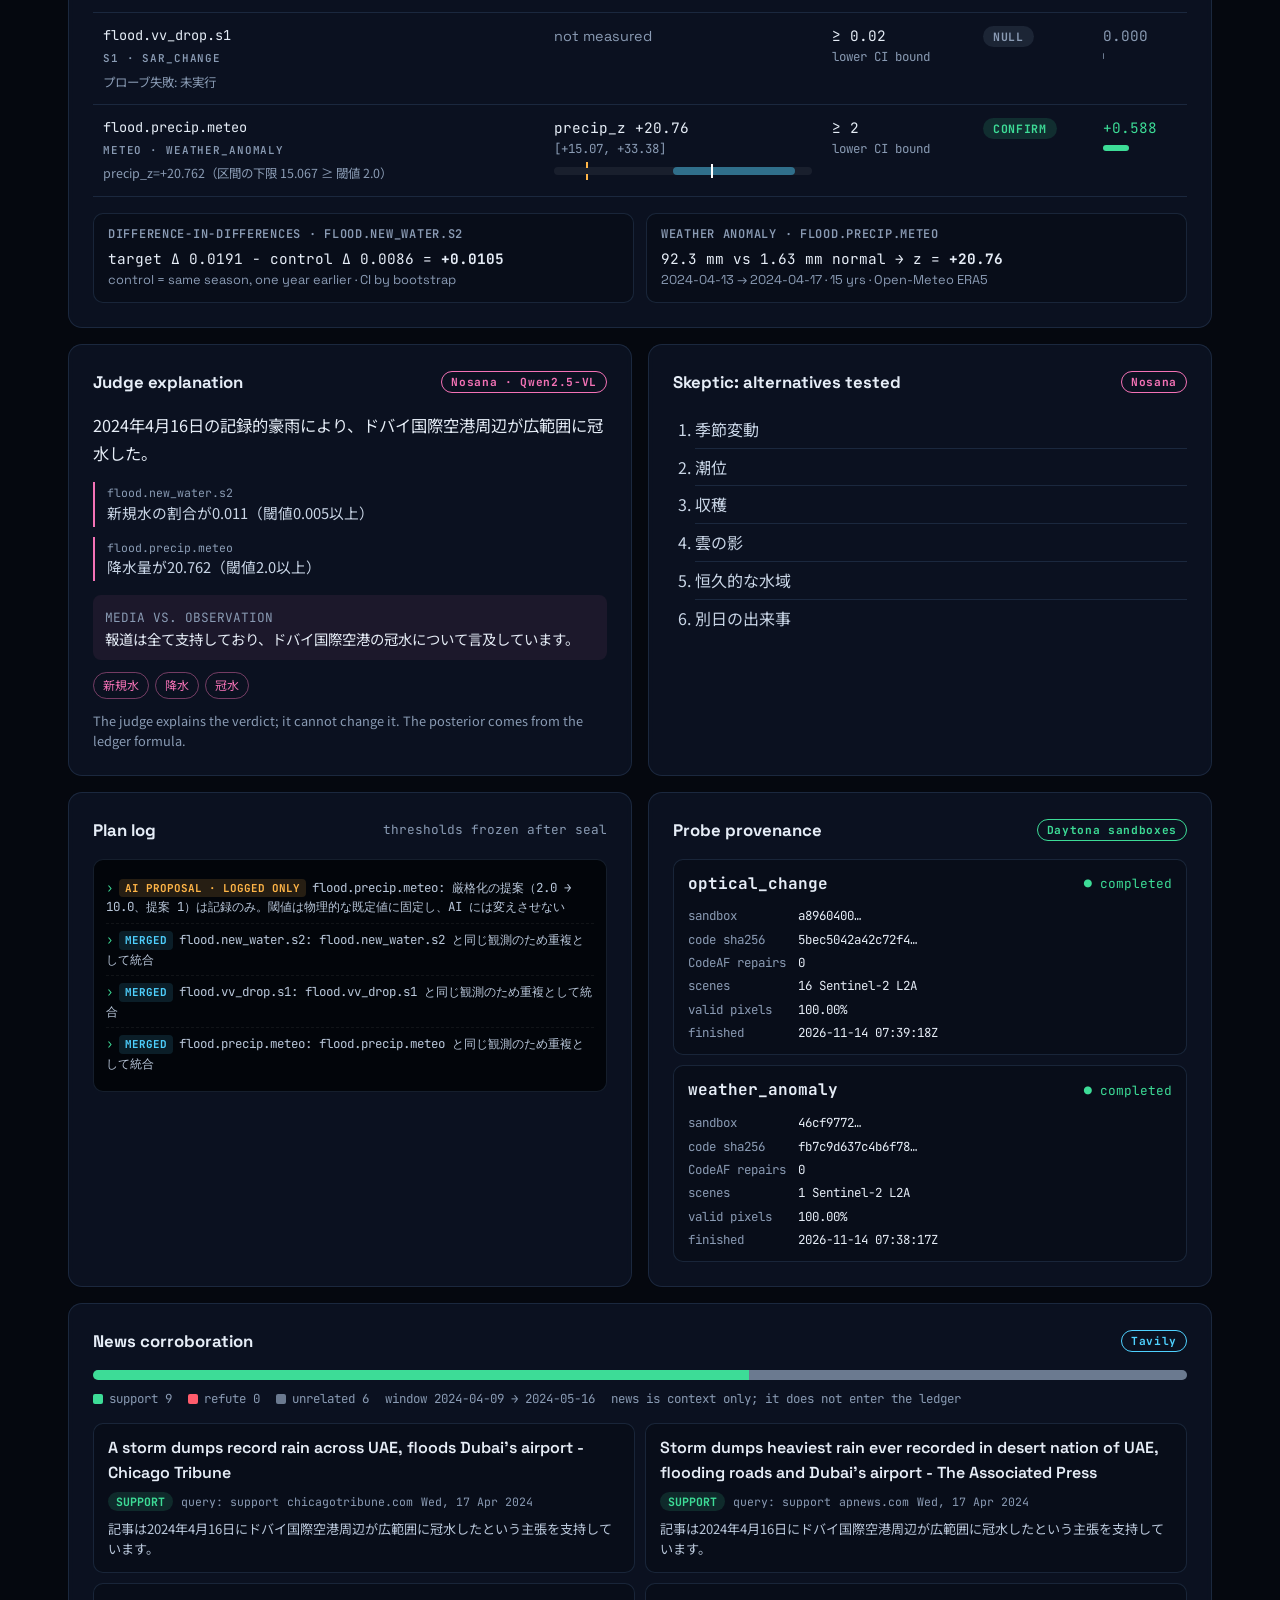
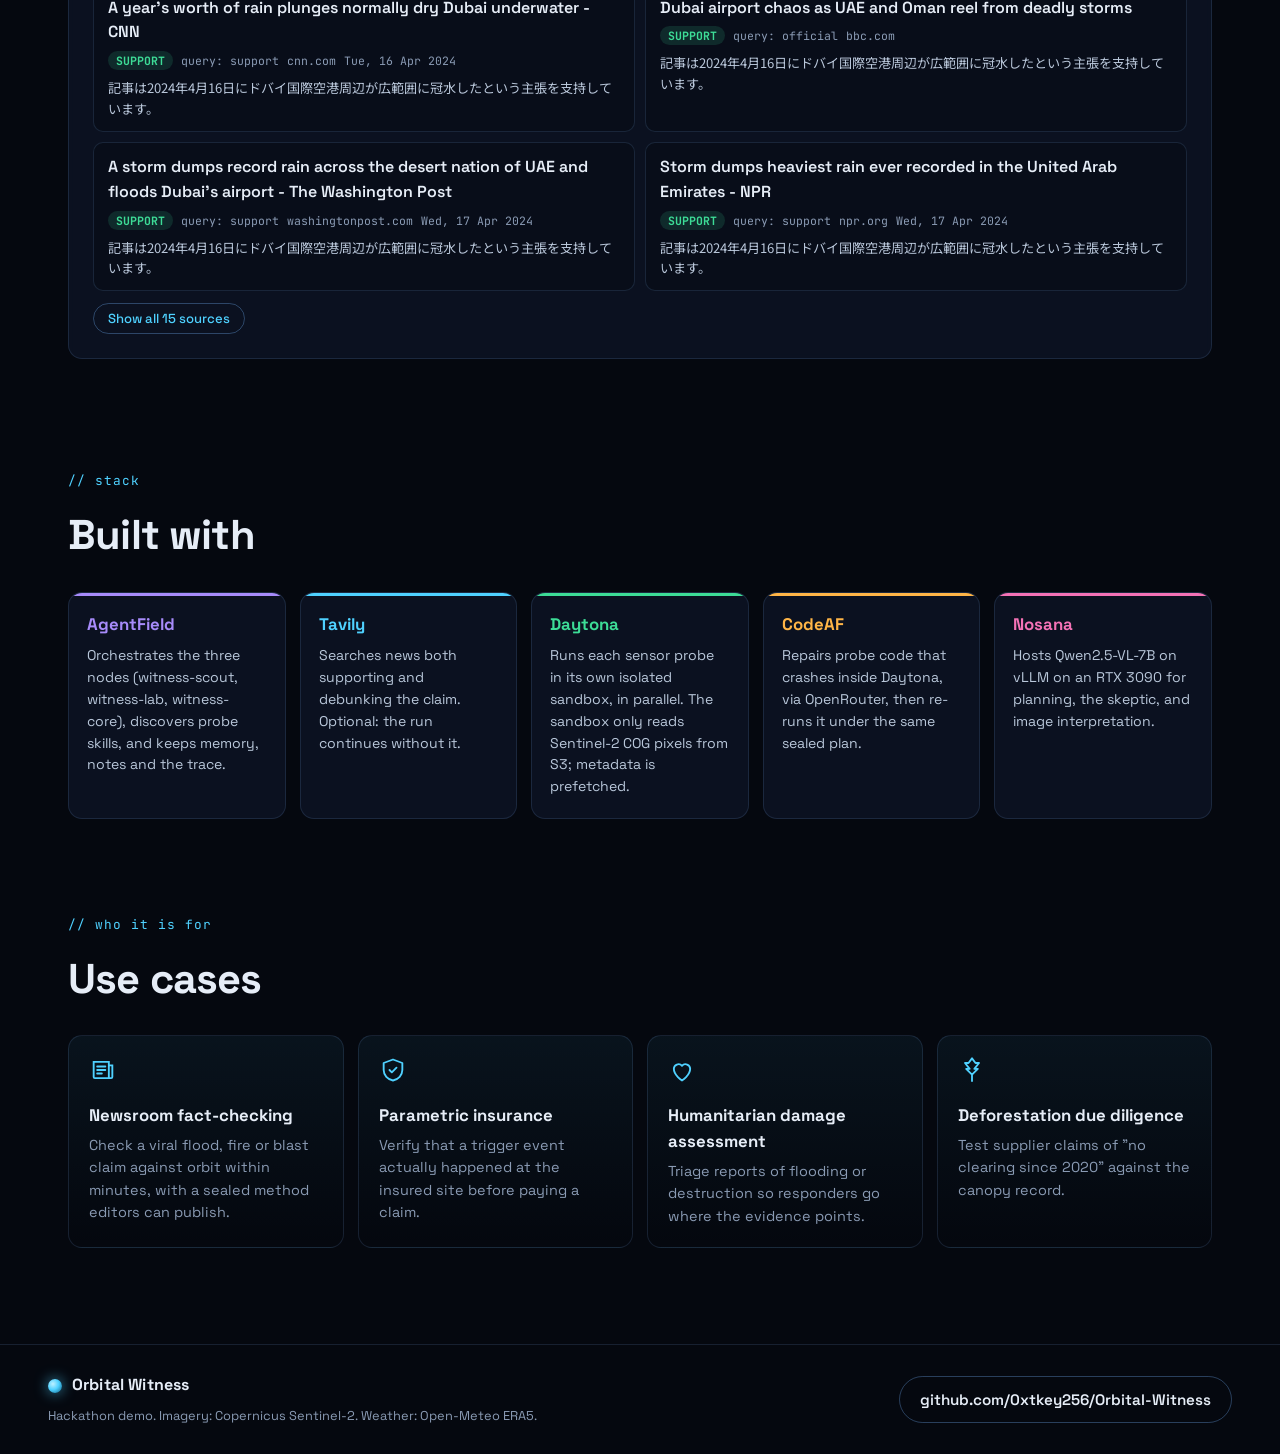
==== commit 5e855c46: "Site: orbiting satellite globe, starfield, count-up, typewriter, image scan line" ====
--- a/web/index.html
+++ b/web/index.html
@@ -206,6 +206,7 @@
   <a class="btn btn-ghost" href="https://github.com/0xtkey256/Orbital-Witness" target="_blank" rel="noopener noreferrer">github.com/0xtkey256/Orbital-Witness</a>
 </footer>
 
+<script src="js/motion.js"></script>
 <script src="js/pipeline.js"></script>
 <script src="js/app.js"></script>
 </body>
--- a/web/css/style.css
+++ b/web/css/style.css
@@ -329,3 +329,24 @@
 }
 .hc-runs { margin: 14px 0 0; }
 .hc-runs button { font-size: 0.78rem; }
+
+/* ---------- motion layer (js/motion.js) ---------- */
+.fx-stars { position: fixed; inset: 0; z-index: -1; pointer-events: none; }
+.hero { position: relative; }
+.fx-orbit { position: absolute; top: 0; left: 0; z-index: 0; pointer-events: none; }
+.hero > *:not(.fx-orbit) { position: relative; z-index: 1; }
+.fx-progress { position: fixed; top: 0; left: 0; right: 0; height: 2px; z-index: 100; transform-origin: 0 50%; transform: scaleX(0);
+  background: linear-gradient(90deg, var(--c-agentfield), var(--c-tavily), var(--c-daytona), var(--c-codeaf), var(--c-nosana)); }
+.hero h1 { background: linear-gradient(100deg, #e6edf7 20%, #8fe3ff 40%, #e6edf7 60%); background-size: 250% 100%;
+  -webkit-background-clip: text; background-clip: text; color: transparent; animation: shimmer 6s ease-in-out infinite; }
+@keyframes shimmer { 0%, 100% { background-position: 100% 0; } 50% { background-position: 0 0; } }
+.hc-claim.typing::after { content: "▍"; color: var(--cyan); animation: blink 0.8s steps(1) infinite; }
+@keyframes blink { 50% { opacity: 0; } }
+.compare::after { content: ""; position: absolute; left: 0; right: 0; top: -20%; height: 18%; pointer-events: none;
+  background: linear-gradient(180deg, transparent, rgba(61,220,151,0.18), rgba(61,220,151,0.45) 50%, transparent 52%);
+  animation: scan 4.5s linear infinite; mix-blend-mode: screen; }
+@keyframes scan { to { top: 105%; } }
+.hero-card { animation: floaty 7s ease-in-out infinite; }
+@keyframes floaty { 0%, 100% { transform: translateY(0); } 50% { transform: translateY(-6px); } }
+@media (prefers-reduced-motion: reduce) { .fx-stars, .fx-orbit { display: none; } .hero h1 { color: var(--text); background: none; } }
+.stars { display: none; }
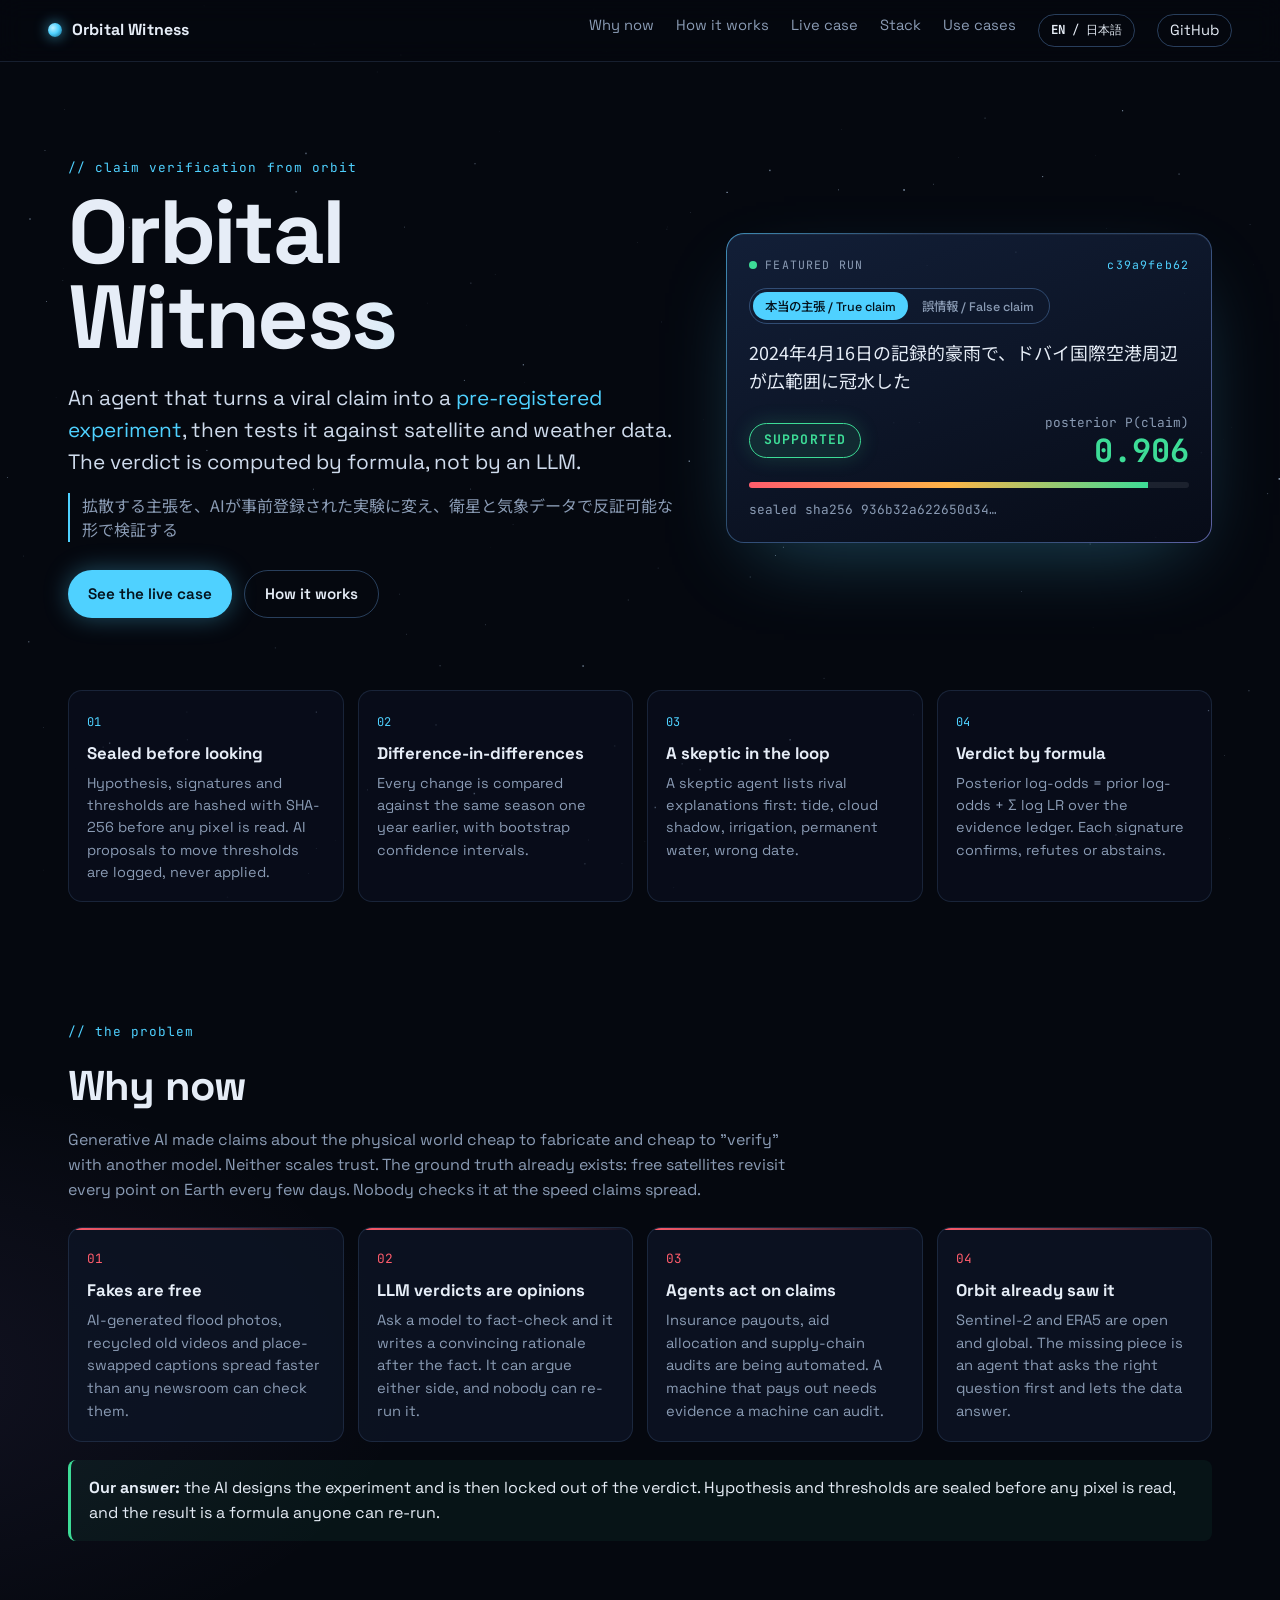
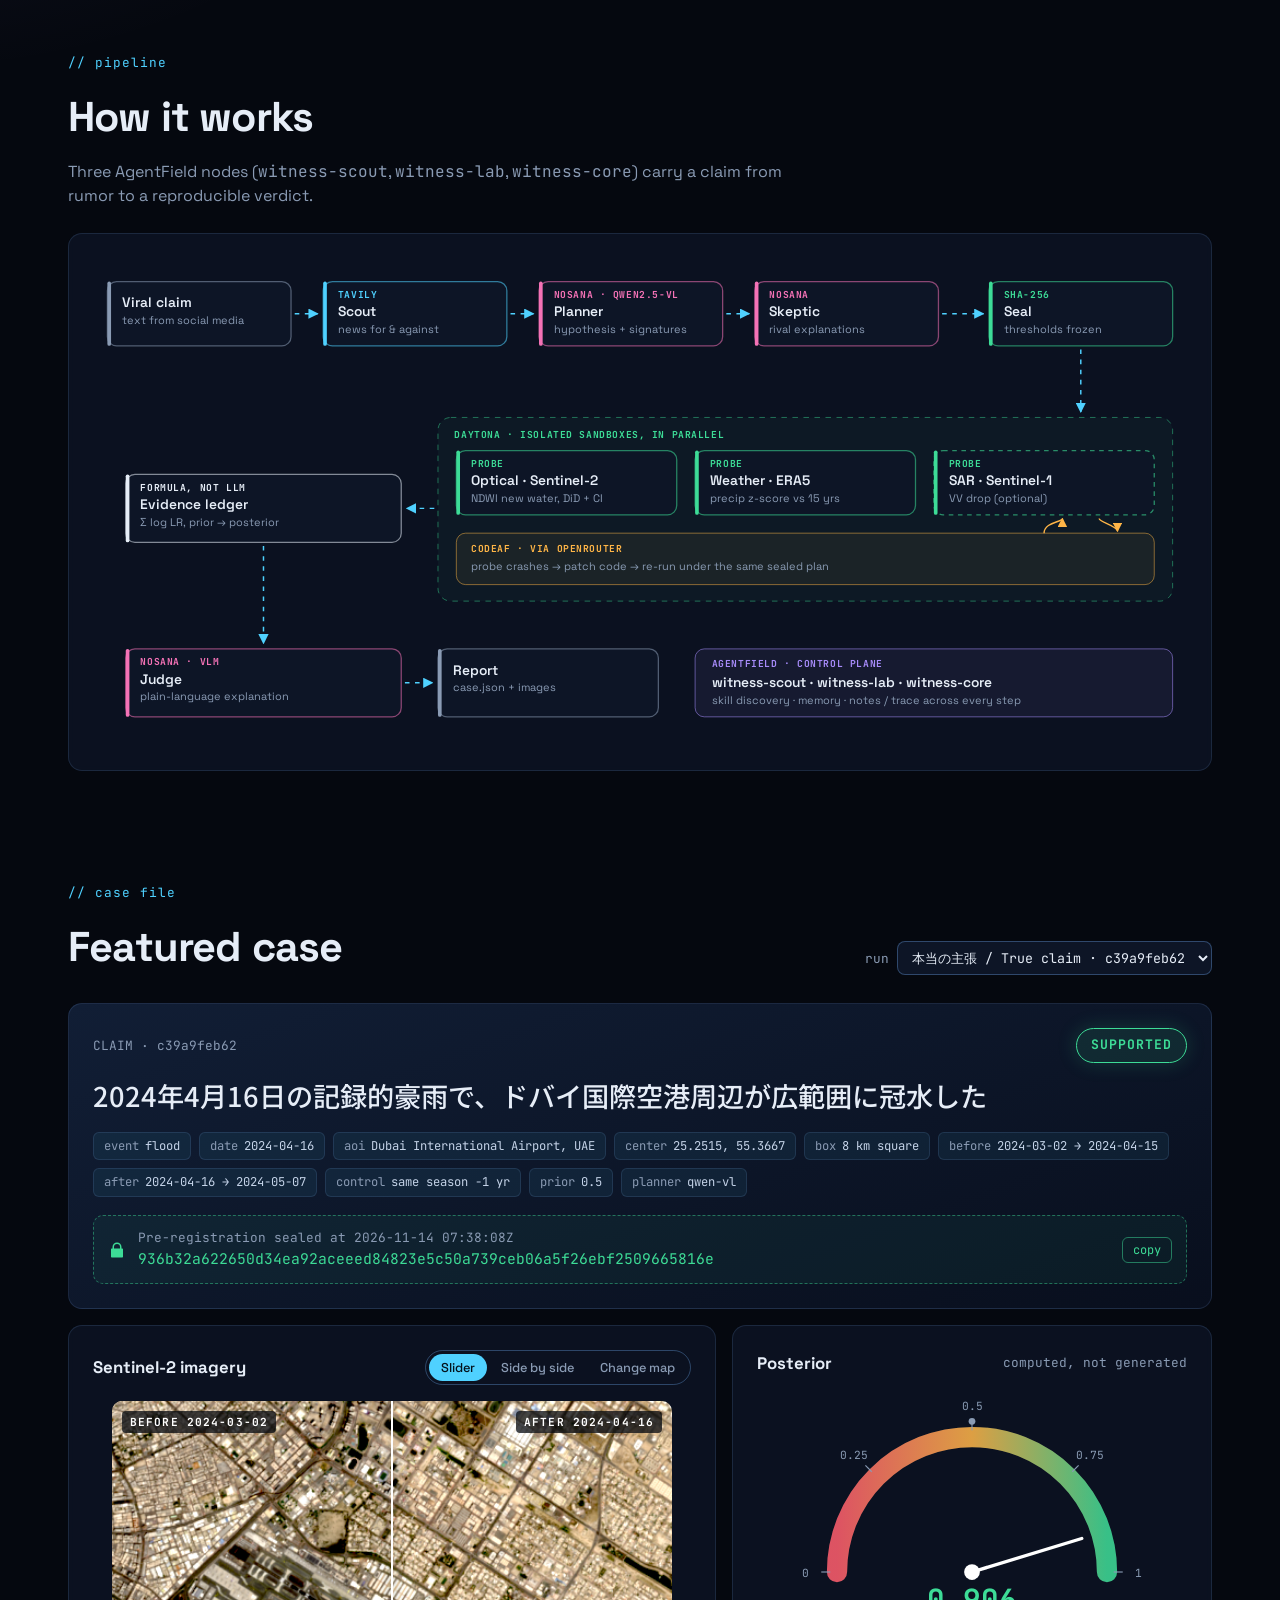
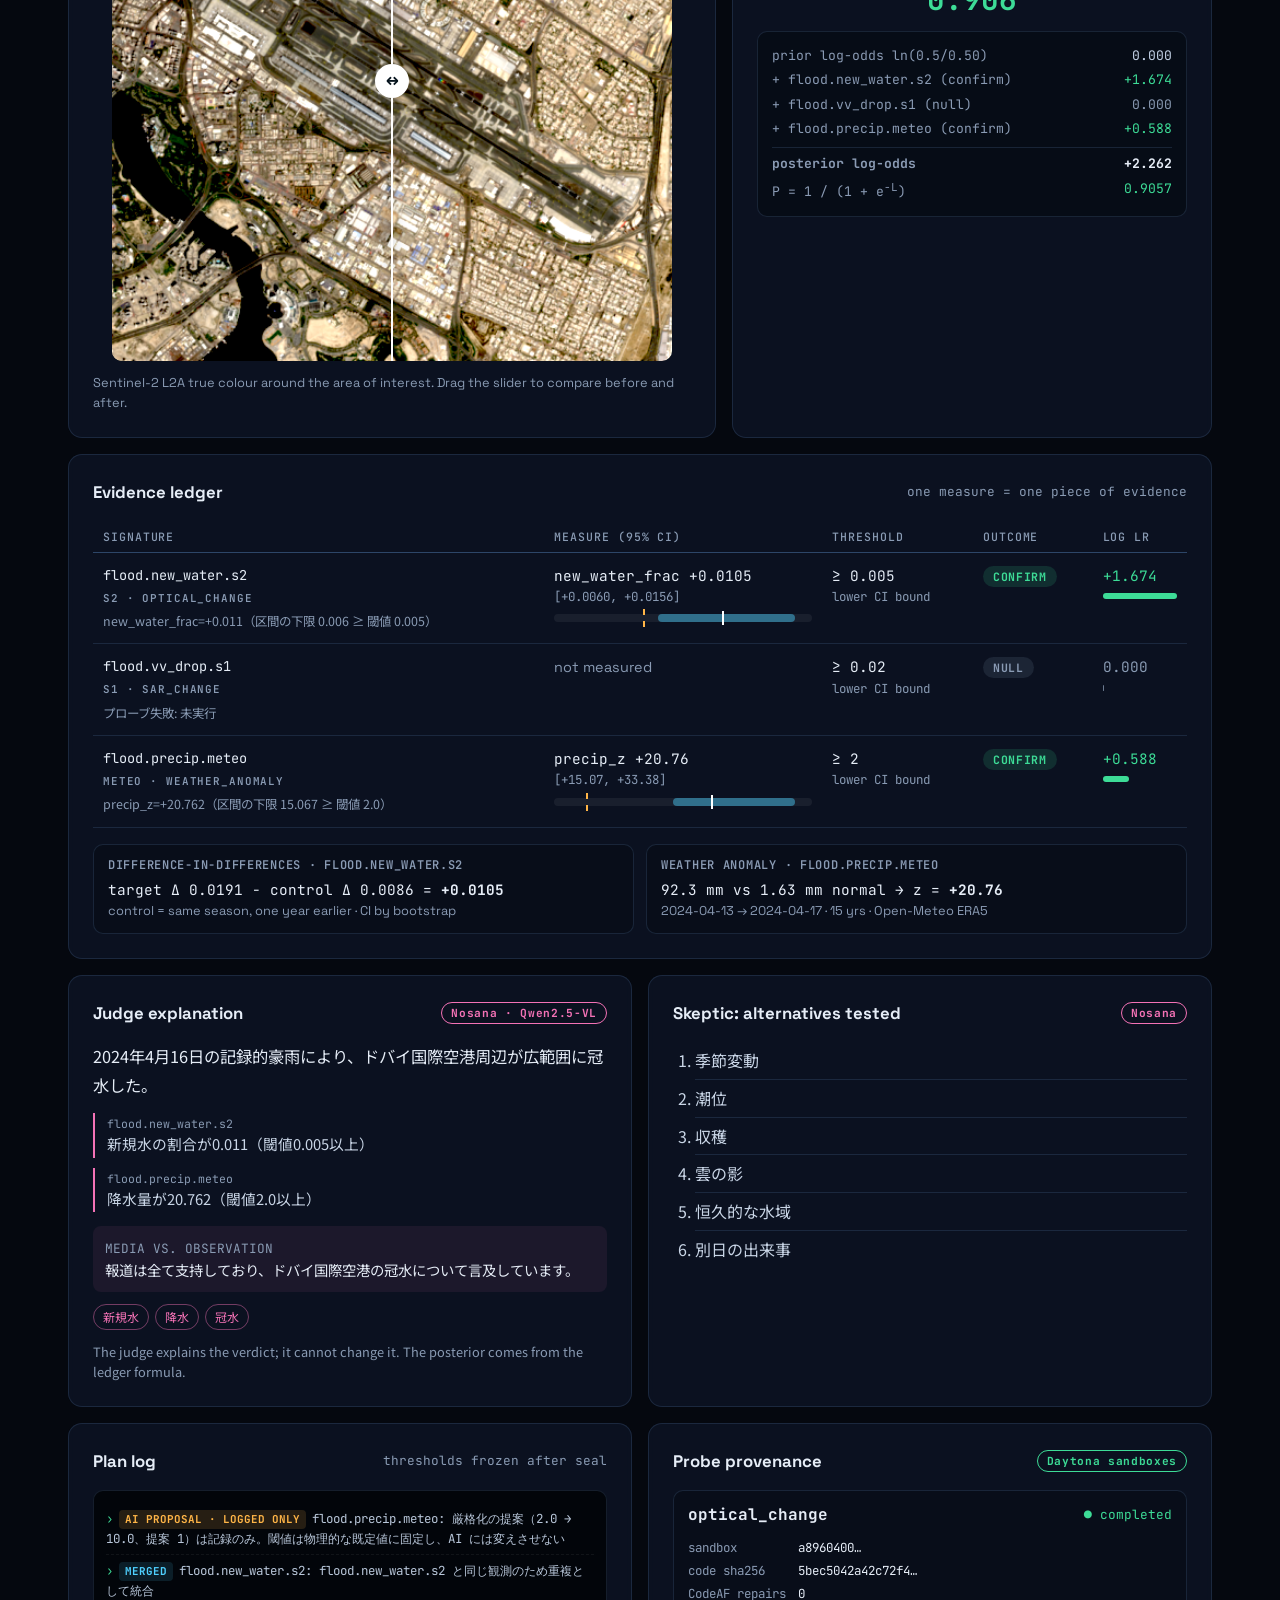
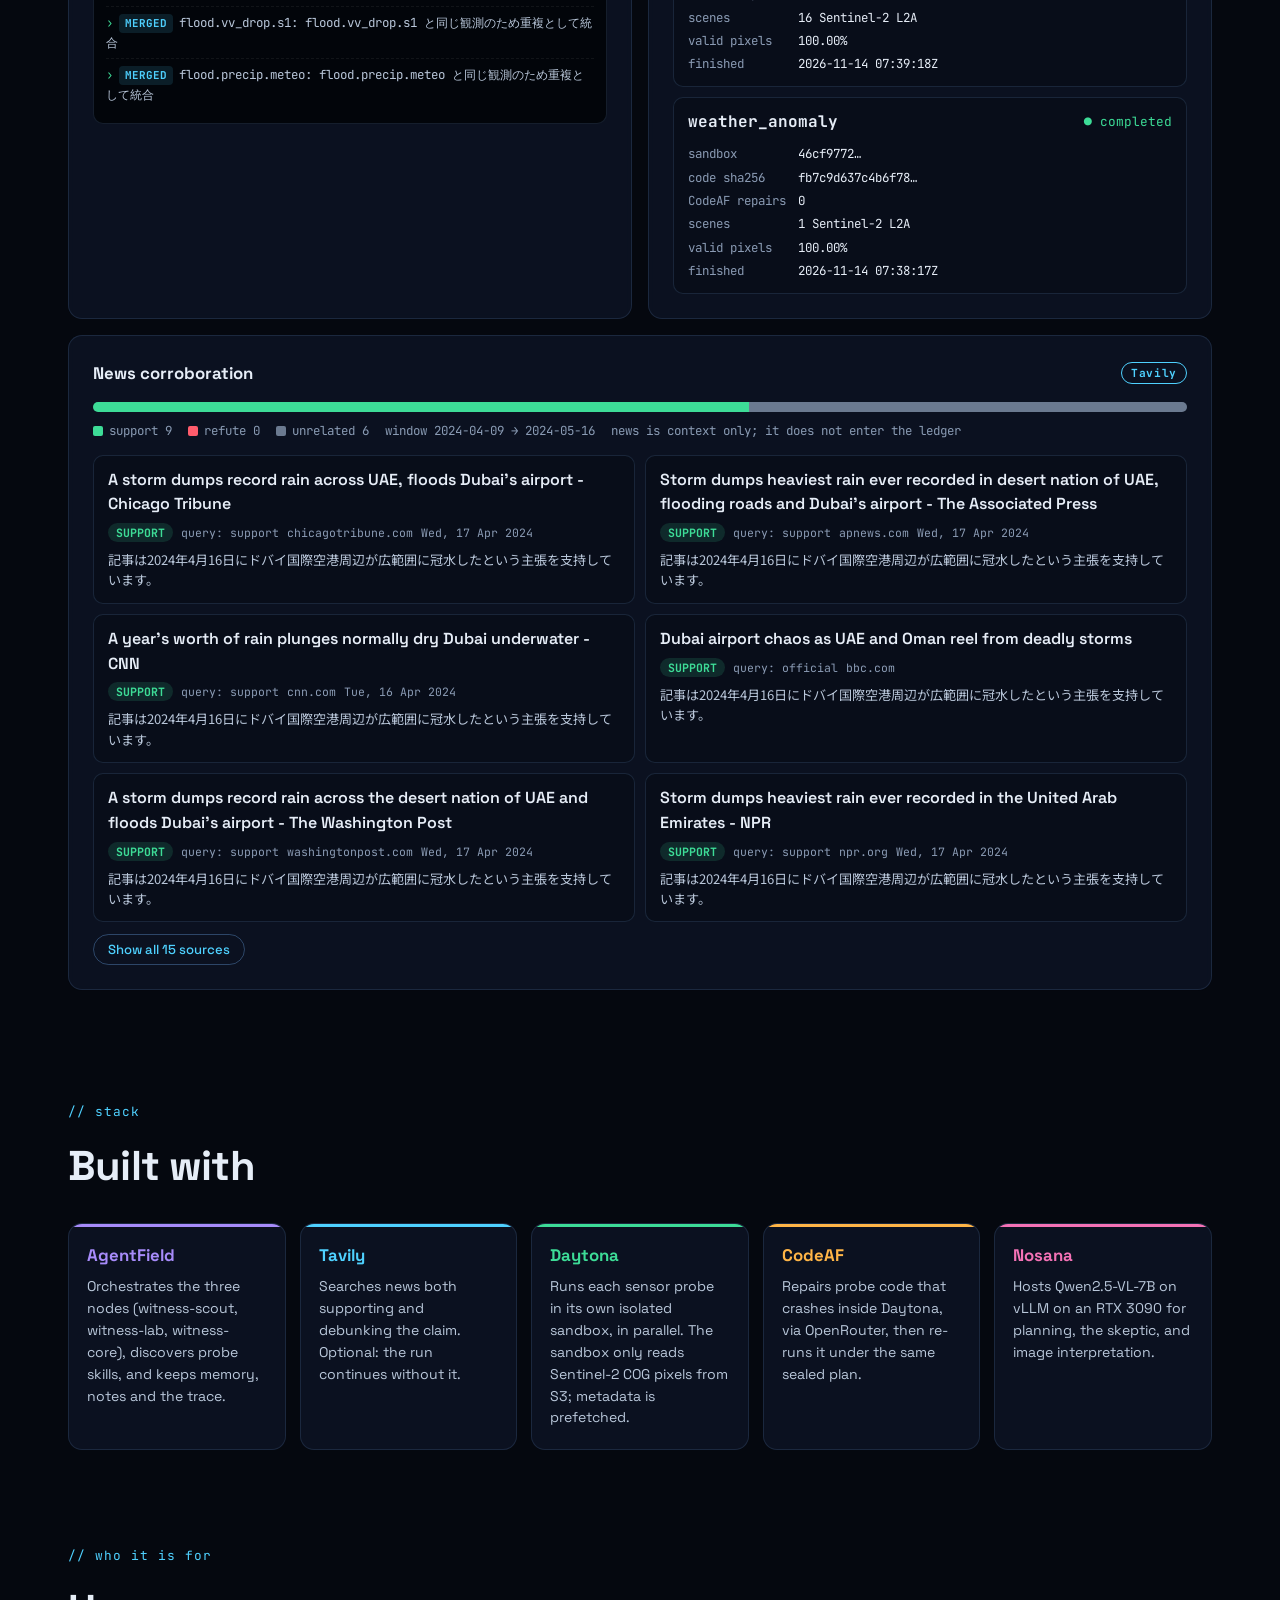
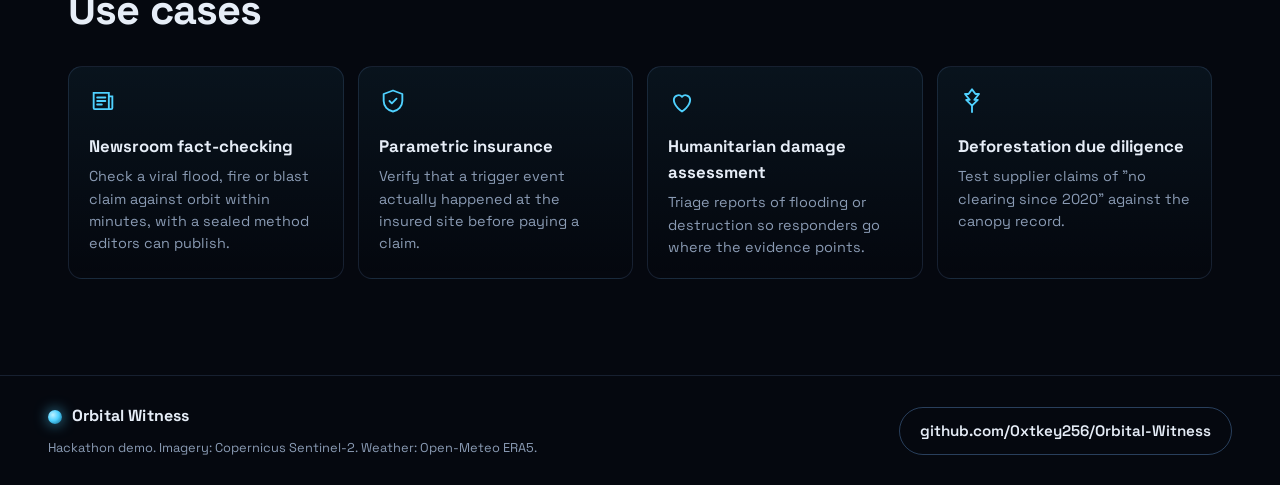
==== commit e82fbf00: "Site: EN/JP language switch and 'Why now' problem section" ====
--- a/web/index.html
+++ b/web/index.html
@@ -18,10 +18,12 @@
 <header class="topbar">
   <a class="brand" href="#top"><span class="brand-orb" aria-hidden="true"></span>Orbital Witness</a>
   <nav class="nav">
+    <a href="#why">Why now</a>
     <a href="#how">How it works</a>
     <a href="#case">Live case</a>
     <a href="#sponsors">Stack</a>
     <a href="#uses">Use cases</a>
+    <button class="lang-toggle mono" id="lang-toggle" type="button" aria-label="Switch language">EN / 日本語</button>
     <a class="nav-gh" href="https://github.com/0xtkey256/Orbital-Witness" target="_blank" rel="noopener noreferrer">GitHub</a>
   </nav>
 </header>
@@ -33,7 +35,7 @@
       <div class="hero-copy">
         <p class="eyebrow mono">// claim verification from orbit</p>
         <h1>Orbital<br>Witness</h1>
-        <p class="pitch">An agent that turns a viral claim into a <em>pre-registered experiment</em>, then tests it against satellite and weather data. The verdict is computed by formula, not by an LLM.</p>
+        <p class="pitch" data-i18n="pitch">An agent that turns a viral claim into a <em>pre-registered experiment</em>, then tests it against satellite and weather data. The verdict is computed by formula, not by an LLM.</p>
         <p class="pitch-jp" lang="ja">拡散する主張を、AIが事前登録された実験に変え、衛星と気象データで反証可能な形で検証する</p>
         <div class="hero-ctas">
           <a class="btn btn-primary" href="#case">See the live case</a>
@@ -62,12 +64,28 @@
     </div>
   </section>
 
+  <!-- WHY NOW -->
+  <section class="section" id="why">
+    <div class="section-head">
+      <p class="eyebrow mono">// the problem</p>
+      <h2>Why now</h2>
+      <p class="lede" data-i18n="why_lede">Generative AI made claims about the physical world cheap to fabricate and cheap to "verify" with another model. Neither scales trust. The ground truth already exists: free satellites revisit every point on Earth every few days. Nobody checks it at the speed claims spread.</p>
+    </div>
+    <div class="why-grid">
+      <div class="why"><span class="why-n mono">01</span><h3>Fakes are free</h3><p>AI-generated flood photos, recycled old videos and place-swapped captions spread faster than any newsroom can check them.</p></div>
+      <div class="why"><span class="why-n mono">02</span><h3>LLM verdicts are opinions</h3><p>Ask a model to fact-check and it writes a convincing rationale after the fact. It can argue either side, and nobody can re-run it.</p></div>
+      <div class="why"><span class="why-n mono">03</span><h3>Agents act on claims</h3><p>Insurance payouts, aid allocation and supply-chain audits are being automated. A machine that pays out needs evidence a machine can audit.</p></div>
+      <div class="why"><span class="why-n mono">04</span><h3>Orbit already saw it</h3><p>Sentinel-2 and ERA5 are open and global. The missing piece is an agent that asks the right question first and lets the data answer.</p></div>
+    </div>
+    <p class="why-answer" data-i18n="why_answer"><strong>Our answer:</strong> the AI designs the experiment and is then locked out of the verdict. Hypothesis and thresholds are sealed before any pixel is read, and the result is a formula anyone can re-run.</p>
+  </section>
+
   <!-- HOW IT WORKS -->
   <section class="section" id="how">
     <div class="section-head">
       <p class="eyebrow mono">// pipeline</p>
       <h2>How it works</h2>
-      <p class="lede">Three AgentField nodes (<span class="mono">witness-scout</span>, <span class="mono">witness-lab</span>, <span class="mono">witness-core</span>) carry a claim from rumor to a reproducible verdict.</p>
+      <p class="lede" data-i18n="how_lede">Three AgentField nodes (<span class="mono">witness-scout</span>, <span class="mono">witness-lab</span>, <span class="mono">witness-core</span>) carry a claim from rumor to a reproducible verdict.</p>
     </div>
     <div class="diagram panel">
       <div id="pipeline-wide" class="pipe pipe-wide"></div>
@@ -206,6 +224,7 @@
   <a class="btn btn-ghost" href="https://github.com/0xtkey256/Orbital-Witness" target="_blank" rel="noopener noreferrer">github.com/0xtkey256/Orbital-Witness</a>
 </footer>
 
+<script src="js/i18n.js"></script>
 <script src="js/motion.js"></script>
 <script src="js/pipeline.js"></script>
 <script src="js/app.js"></script>
--- a/web/css/style.css
+++ b/web/css/style.css
@@ -350,3 +350,17 @@
 @keyframes floaty { 0%, 100% { transform: translateY(0); } 50% { transform: translateY(-6px); } }
 @media (prefers-reduced-motion: reduce) { .fx-stars, .fx-orbit { display: none; } .hero h1 { color: var(--text); background: none; } }
 .stars { display: none; }
+
+/* ---------- why now + language toggle ---------- */
+.lang-toggle { background: transparent; color: var(--text); border: 1px solid var(--line-strong); border-radius: 999px;
+  padding: 6px 12px; font-size: 0.78rem; cursor: pointer; }
+.lang-toggle:hover { border-color: var(--cyan); color: var(--cyan); }
+.why-grid { display: grid; grid-template-columns: repeat(4, 1fr); gap: 14px; }
+.why { background: var(--panel); border: 1px solid var(--line); border-radius: var(--radius); padding: 18px; position: relative; overflow: hidden; }
+.why::before { content: ""; position: absolute; inset: 0 0 auto 0; height: 2px; background: linear-gradient(90deg, var(--red), transparent); }
+.why h3 { margin: 6px 0 6px; font-size: 1.05rem; }
+.why p { margin: 0; color: var(--muted); font-size: 0.92rem; }
+.why-n { color: var(--red); font-size: 0.8rem; }
+.why-answer { margin-top: 18px; padding: 16px 18px; border-left: 3px solid var(--green); background: rgba(61,220,151,0.06); border-radius: 8px; }
+@media (max-width: 900px) { .why-grid { grid-template-columns: 1fr 1fr; } }
+@media (max-width: 560px) { .why-grid { grid-template-columns: 1fr; } }
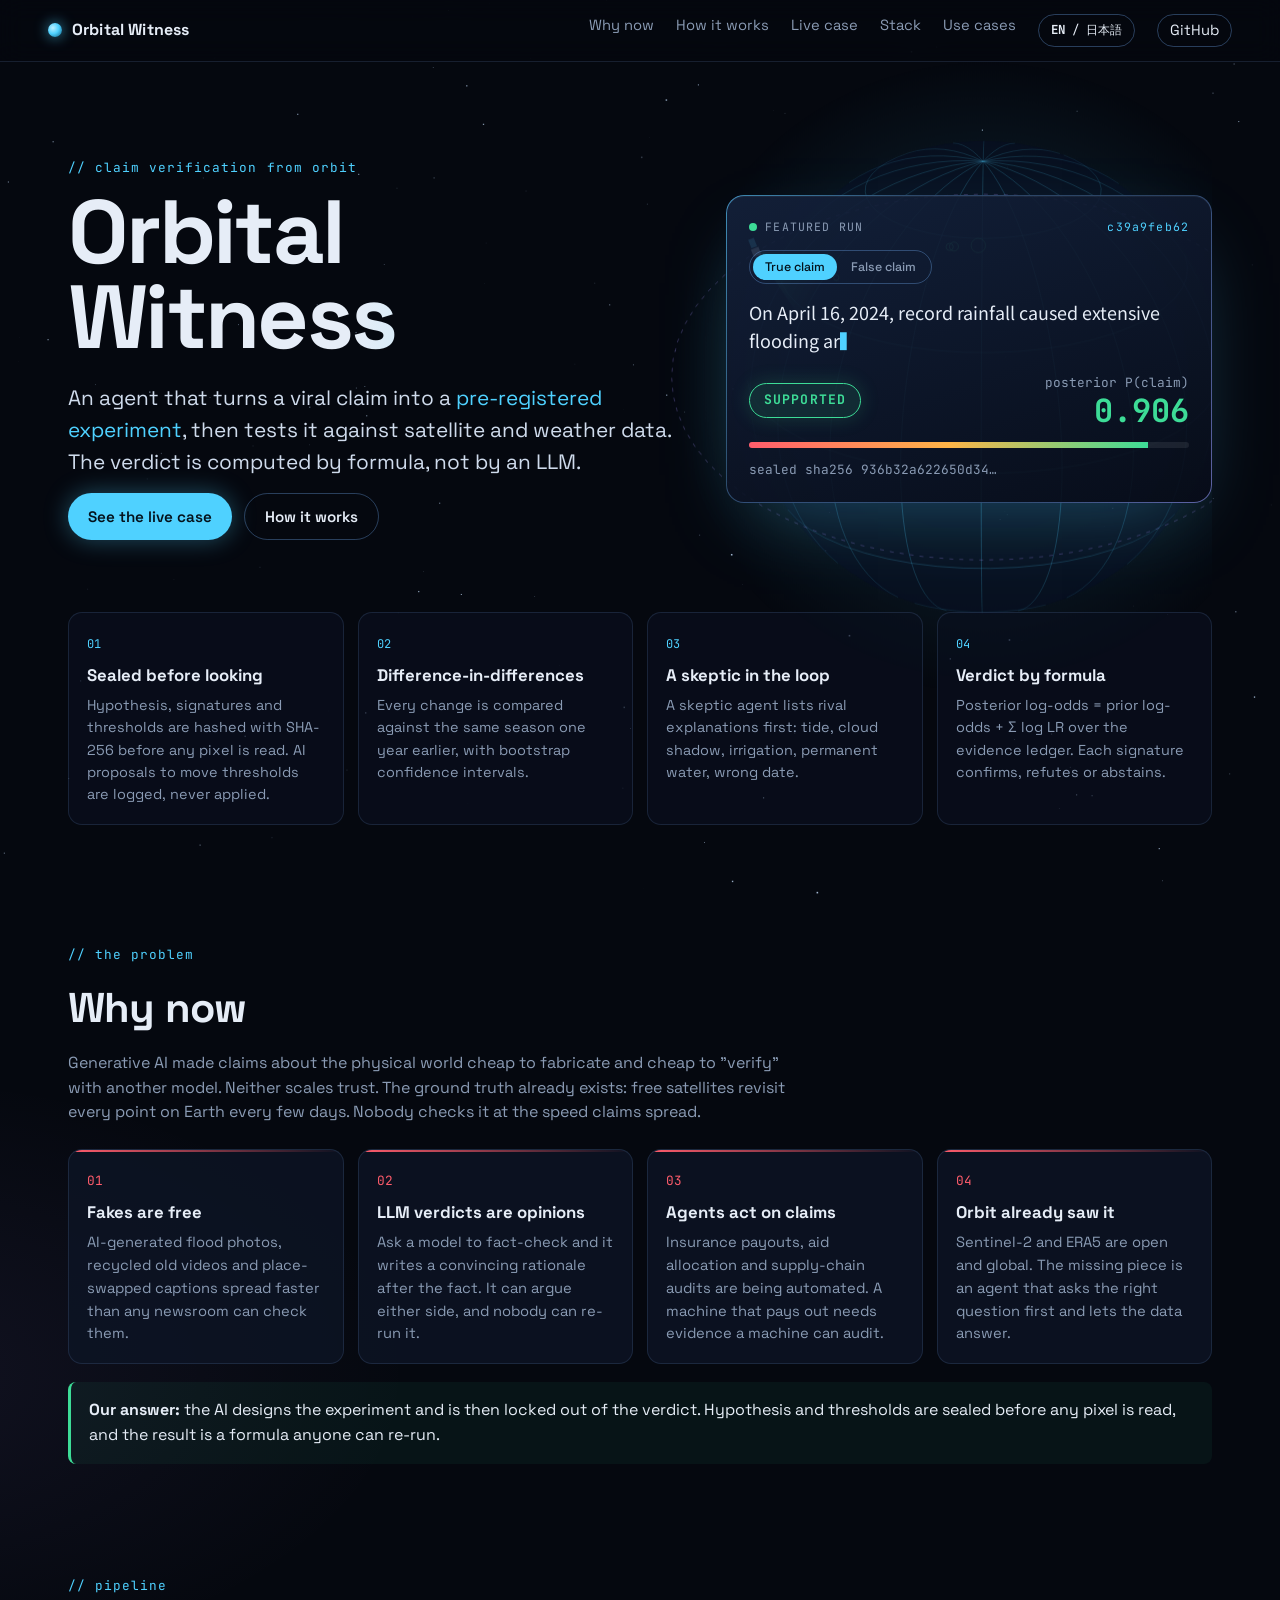
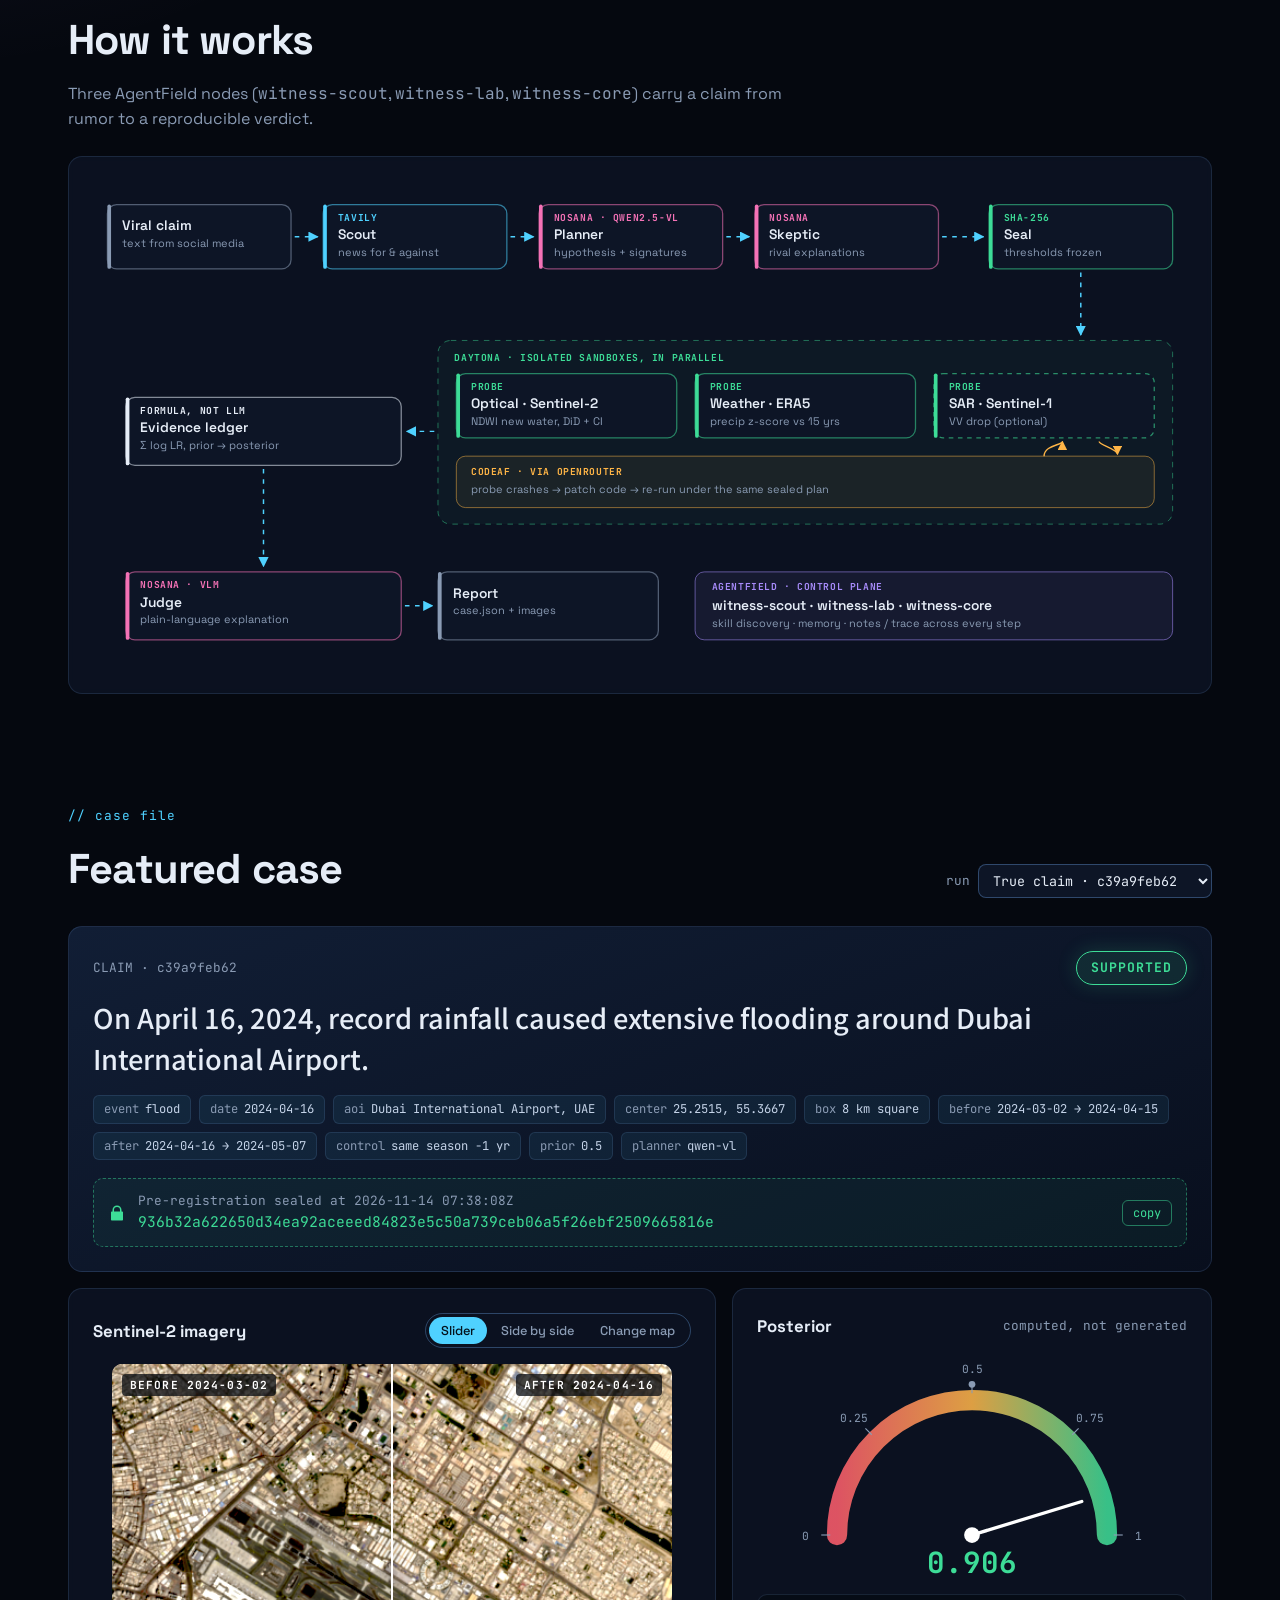
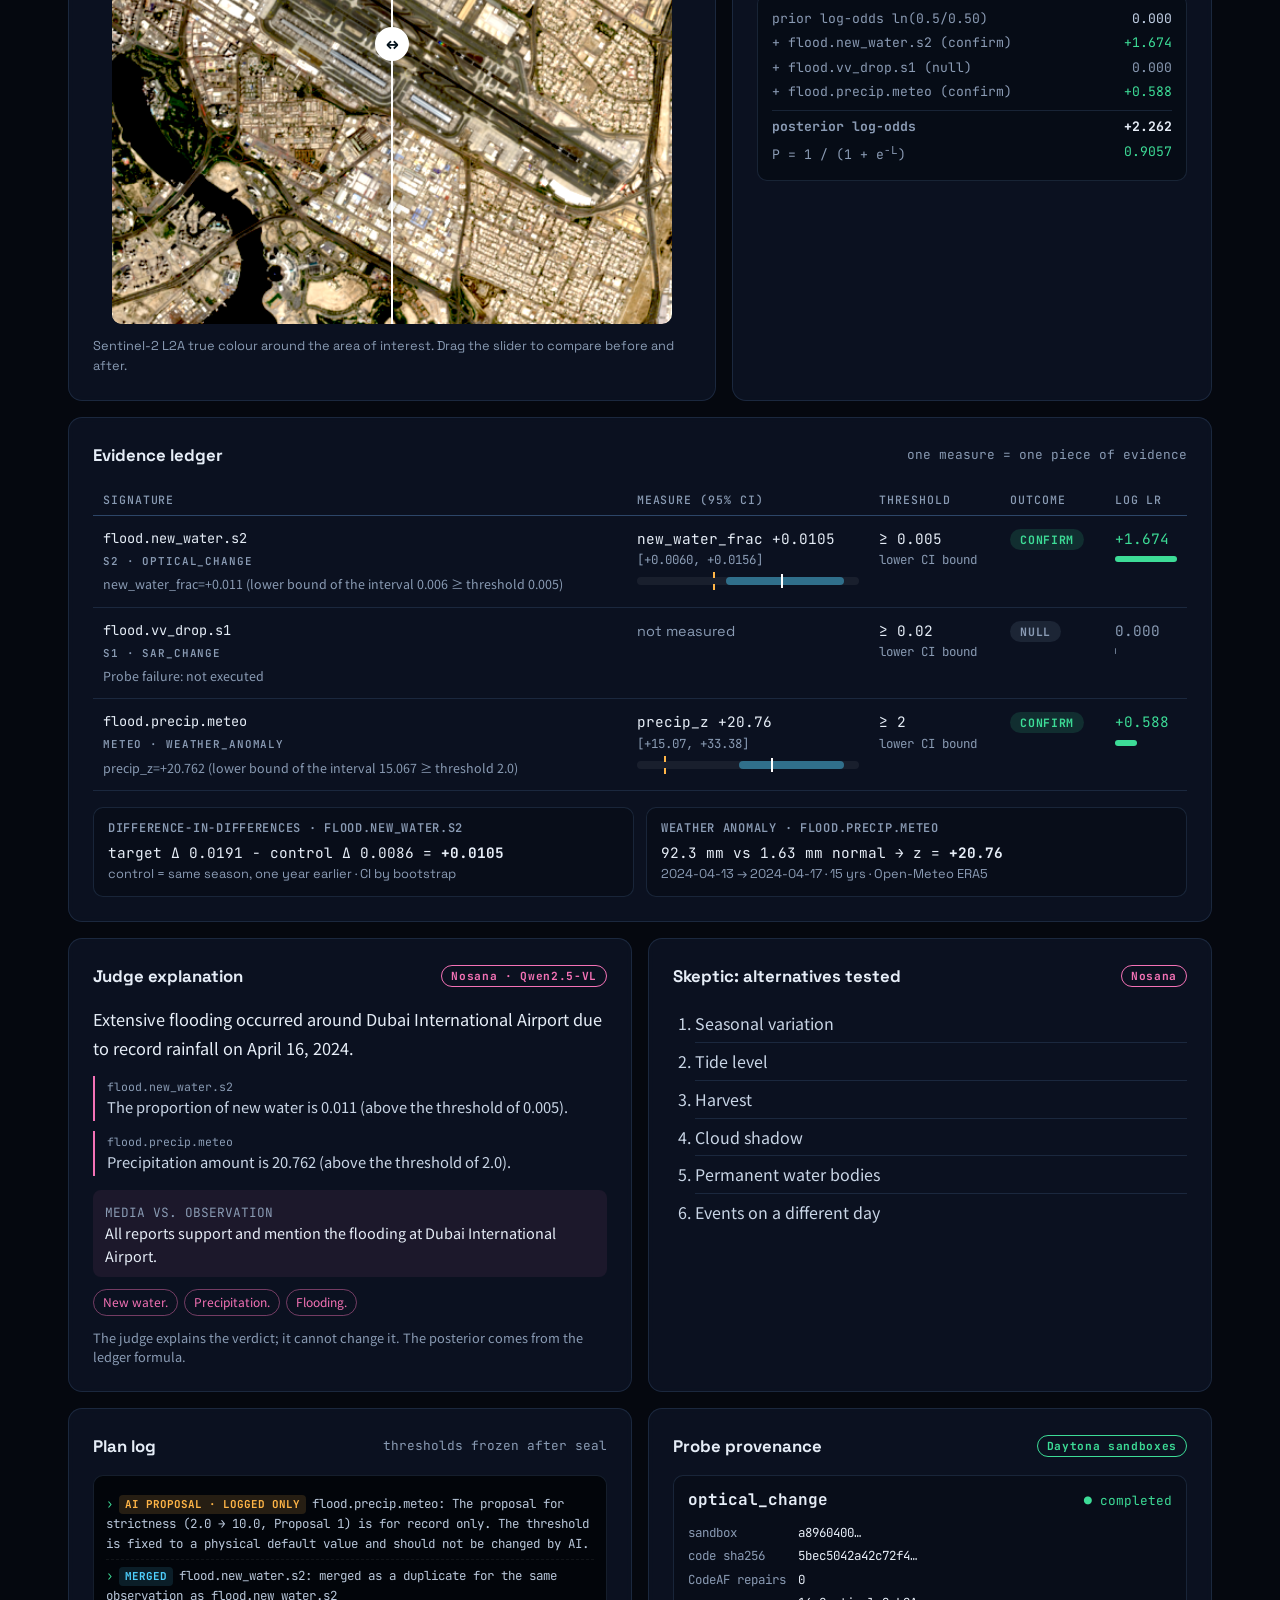
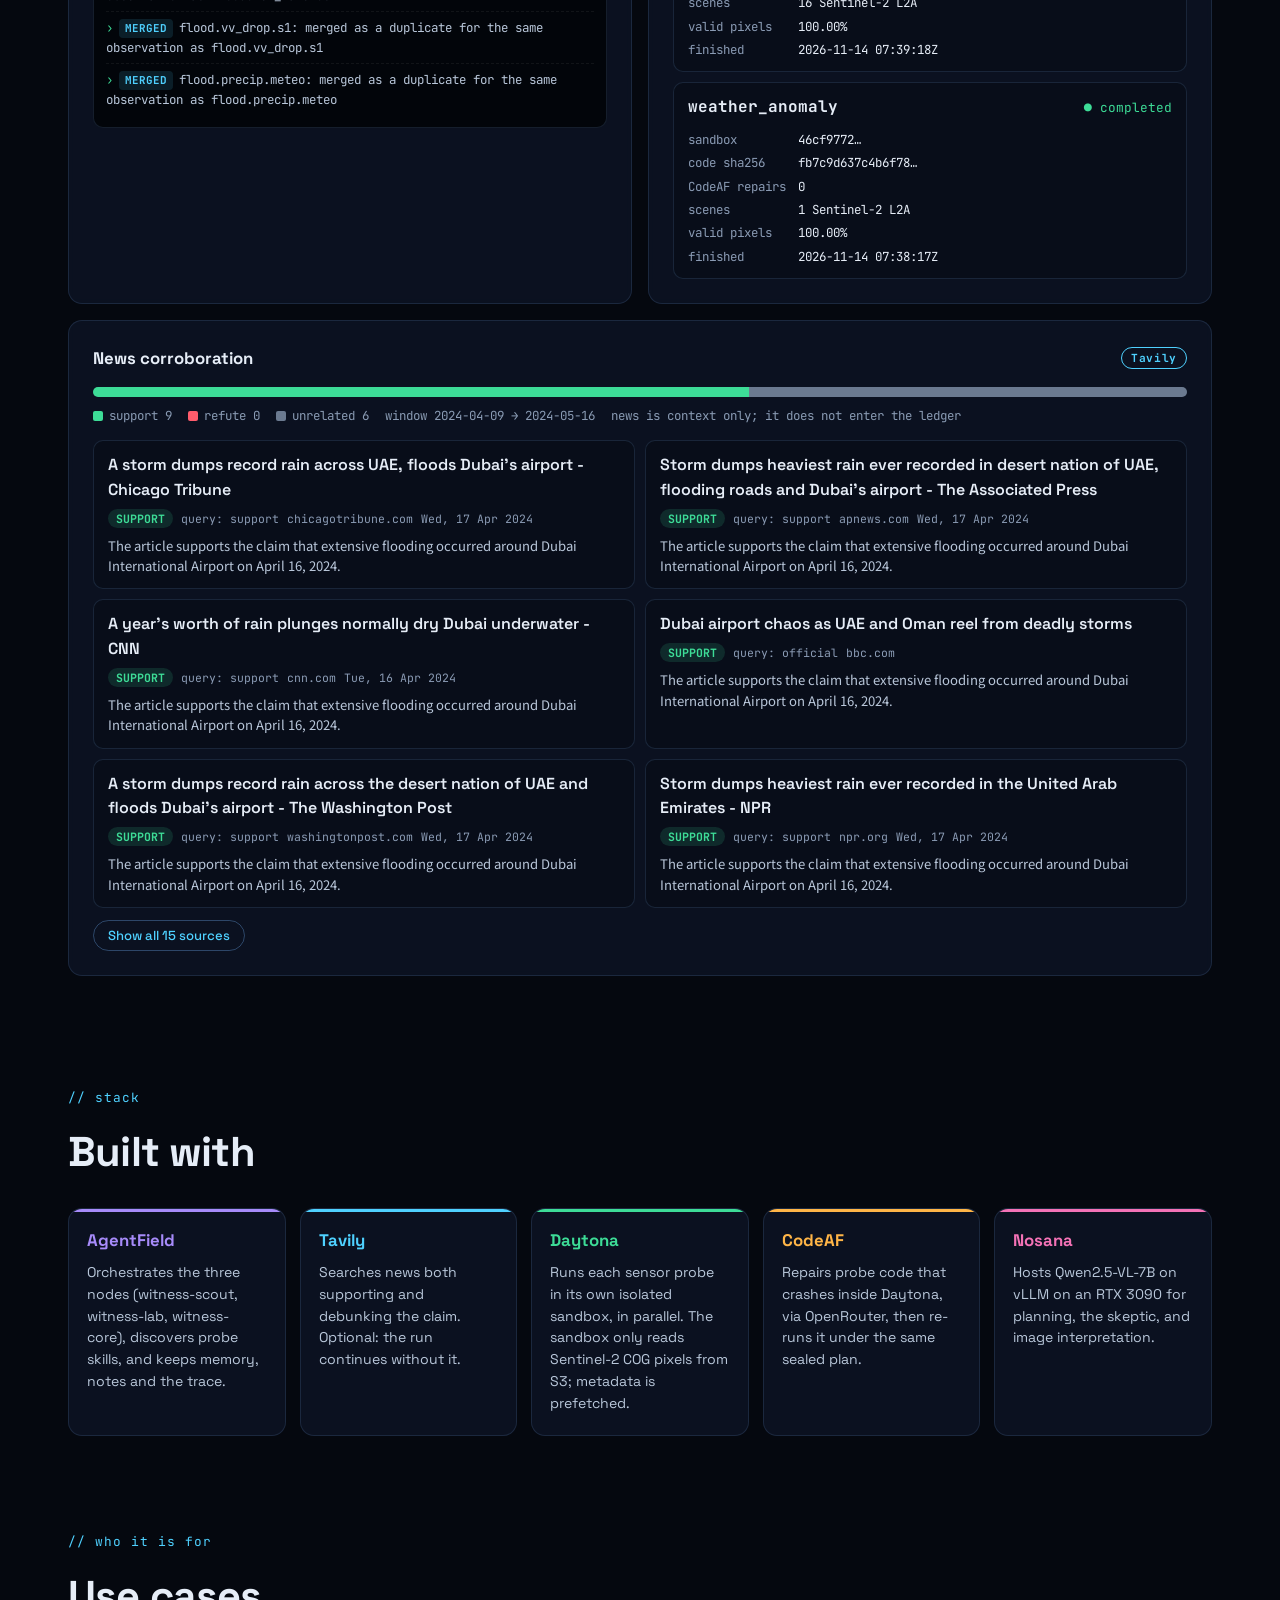
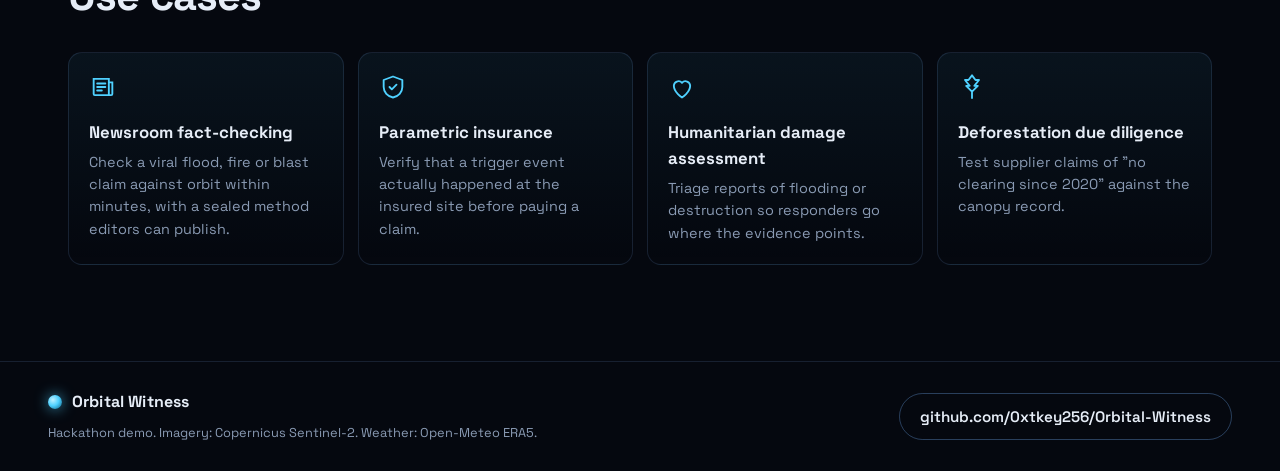
==== commit 31bb2cac: "Site: English translations of run data, single-language labels, drop duplicate JP tagline" ====
--- a/web/index.html
+++ b/web/index.html
@@ -36,7 +36,6 @@
         <p class="eyebrow mono">// claim verification from orbit</p>
         <h1>Orbital<br>Witness</h1>
         <p class="pitch" data-i18n="pitch">An agent that turns a viral claim into a <em>pre-registered experiment</em>, then tests it against satellite and weather data. The verdict is computed by formula, not by an LLM.</p>
-        <p class="pitch-jp" lang="ja">拡散する主張を、AIが事前登録された実験に変え、衛星と気象データで反証可能な形で検証する</p>
         <div class="hero-ctas">
           <a class="btn btn-primary" href="#case">See the live case</a>
           <a class="btn btn-ghost" href="#how">How it works</a>
